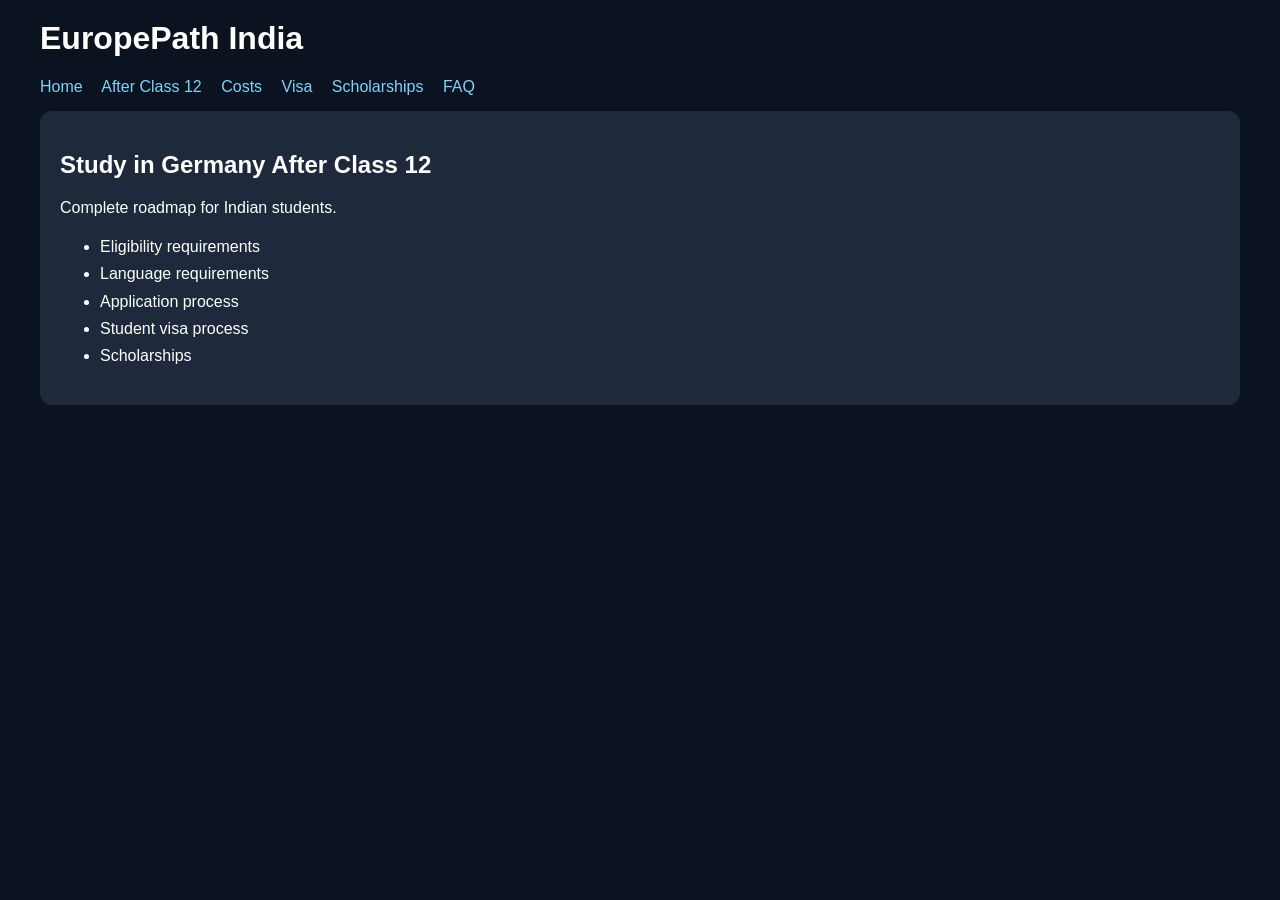
==== index.html @ 3f98076b "Add files via upload" ====
<html><head><title>EuropePath India</title><link rel="stylesheet" href="style.css"></head>
<body>
<h1>EuropePath India</h1>

<nav>
<a href="index.html">Home</a>
<a href="germany-after-class12.html">After Class 12</a>
<a href="cost-of-living.html">Costs</a>
<a href="visa-guide.html">Visa</a>
<a href="scholarships.html">Scholarships</a>
<a href="faq.html">FAQ</a>
</nav>

<div class="hero">
<h2>Study in Germany After Class 12</h2>
<p>Complete roadmap for Indian students.</p>
<ul>
<li>Eligibility requirements</li>
<li>Language requirements</li>
<li>Application process</li>
<li>Student visa process</li>
<li>Scholarships</li>
</ul>
</div>
</body></html>
---- style.css ----
body{font-family:Arial,sans-serif;background:#0b1220;color:white;max-width:1200px;margin:auto;padding:20px}
nav a{color:#7dd3fc;margin-right:15px;text-decoration:none}
.hero,.card{background:#1e293b;padding:20px;border-radius:12px;margin:15px 0}
h1,h2{color:white}
ul{line-height:1.7}
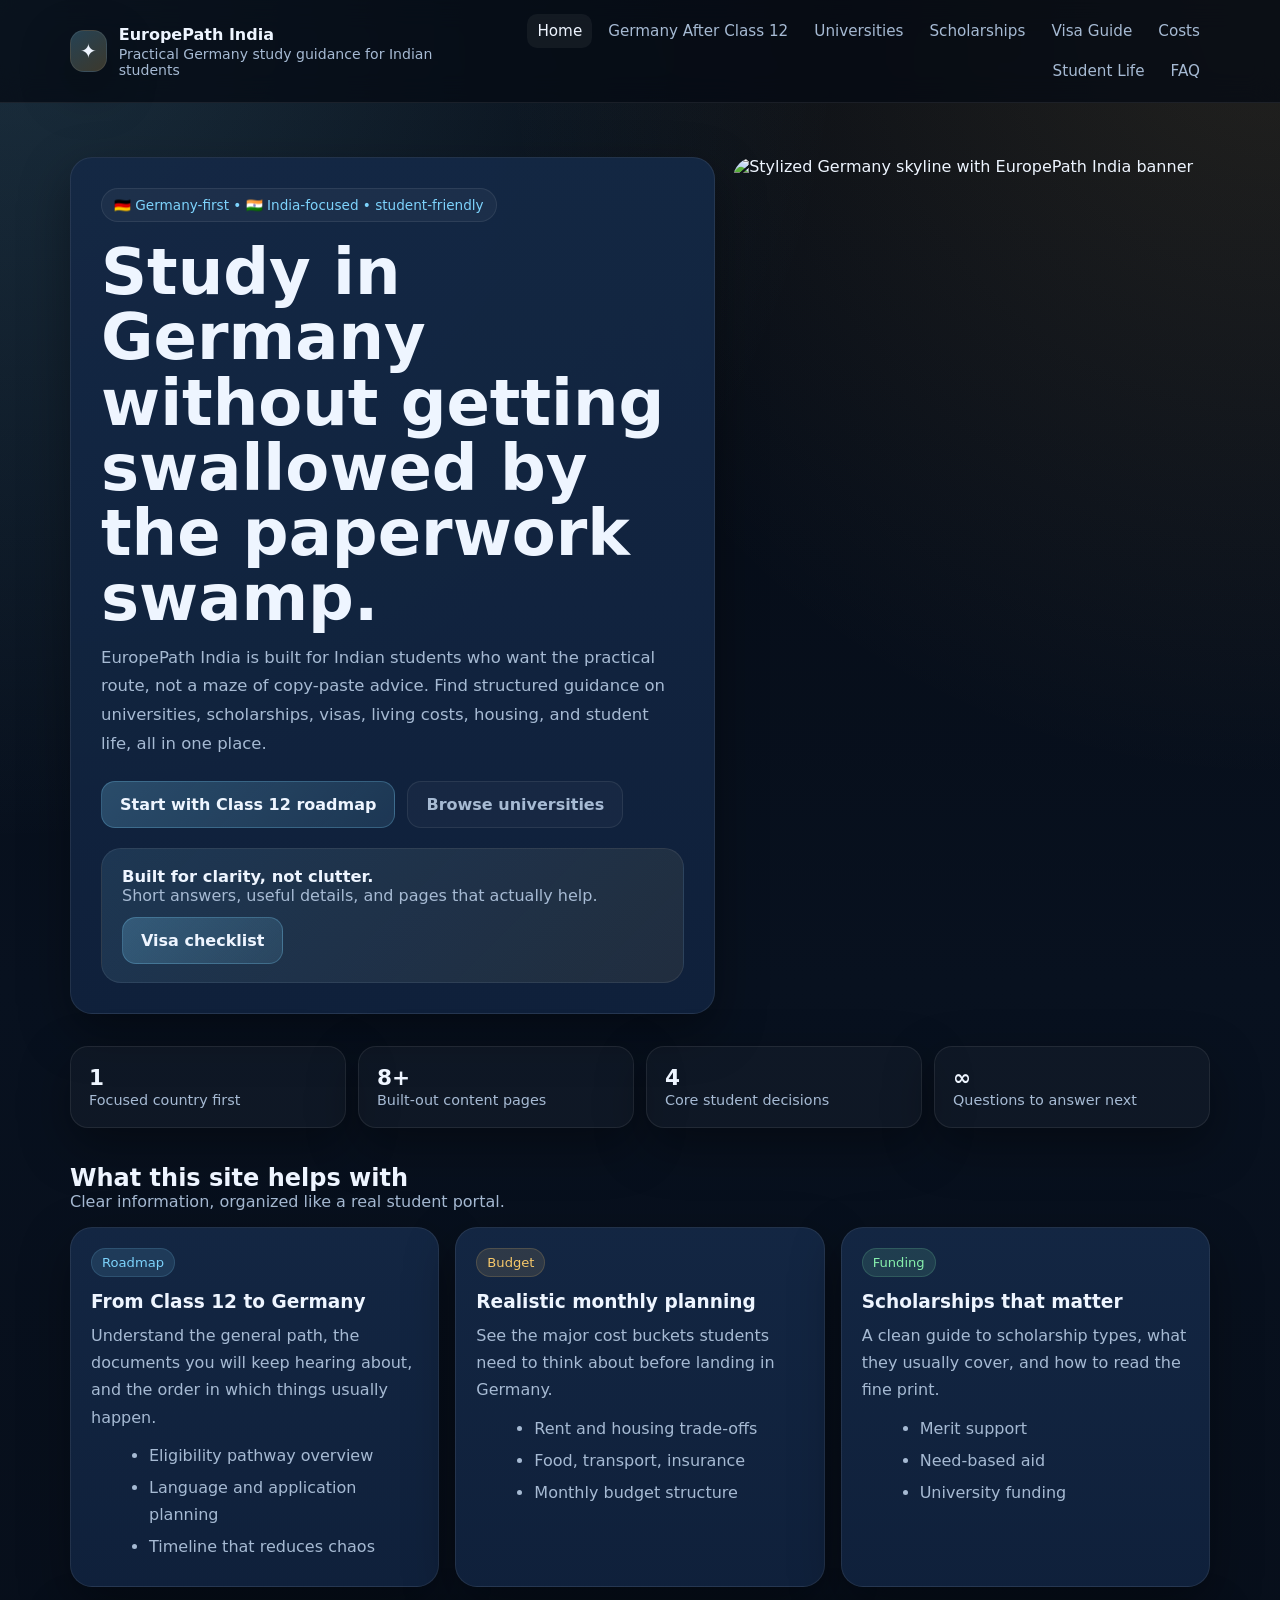
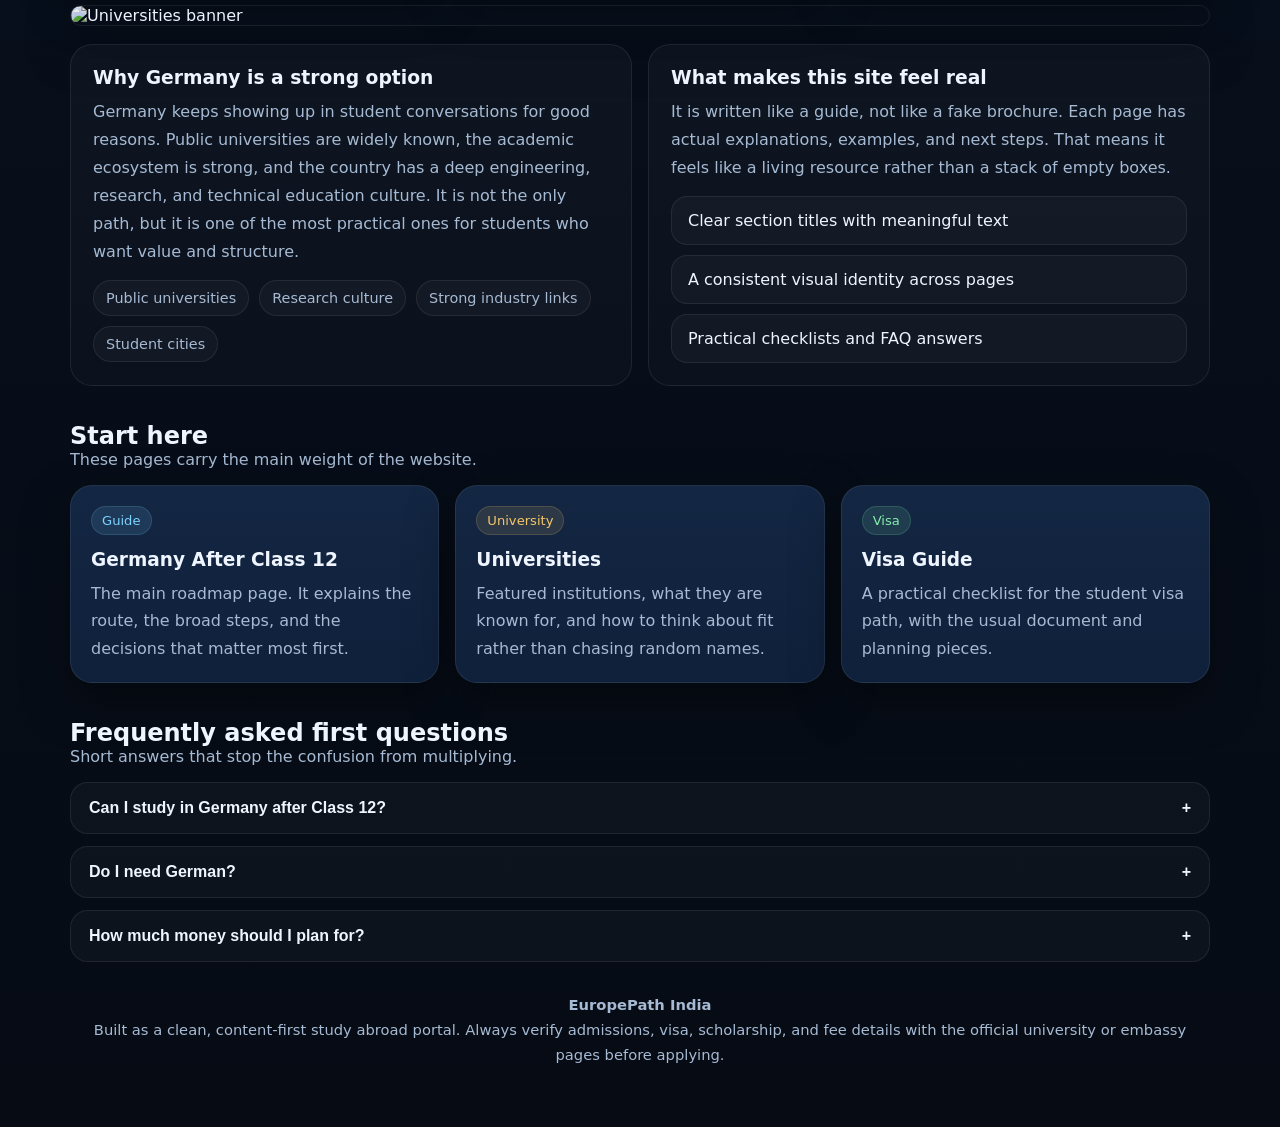
==== commit 4b6d7b56: "Add files via upload" ====
--- a/index.html
+++ b/index.html
@@ -1,25 +1,197 @@
-<html><head><title>EuropePath India</title><link rel="stylesheet" href="style.css"></head>
+<!doctype html>
+<html lang="en">
+<head>
+  <meta charset="utf-8" />
+  <meta name="viewport" content="width=device-width, initial-scale=1" />
+  <meta name="description" content="A content-rich study abroad portal for Indian students planning Germany." />
+  <title>EuropePath India | Study in Germany</title>
+  <link rel="stylesheet" href="style.css" />
+</head>
 <body>
-<h1>EuropePath India</h1>
+<div class="topbar">
+  <div class="wrap">
+    <div class="brand">
+      <div class="logo">✦</div>
+      <div>
+        <h1>EuropePath India</h1>
+        <p>Practical Germany study guidance for Indian students</p>
+      </div>
+    </div>
+    <nav><a class="active" href="index.html">Home</a>
+        <a class="" href="germany-after-class12.html">Germany After Class 12</a>
+        <a class="" href="universities.html">Universities</a>
+        <a class="" href="scholarships.html">Scholarships</a>
+        <a class="" href="visa-guide.html">Visa Guide</a>
+        <a class="" href="cost-of-living.html">Costs</a>
+        <a class="" href="student-life.html">Student Life</a>
+        <a class="" href="faq.html">FAQ</a></nav>
+  </div>
+</div>
+<main class="wrap">
 
-<nav>
-<a href="index.html">Home</a>
-<a href="germany-after-class12.html">After Class 12</a>
-<a href="cost-of-living.html">Costs</a>
-<a href="visa-guide.html">Visa</a>
-<a href="scholarships.html">Scholarships</a>
-<a href="faq.html">FAQ</a>
-</nav>
+<section class="hero">
+  <div class="hero-grid">
+    <div class="card hero-main">
+      <div class="kicker">🇩🇪 Germany-first • 🇮🇳 India-focused • student-friendly</div>
+      <h2>Study in Germany without getting swallowed by the paperwork swamp.</h2>
+      <p>
+        EuropePath India is built for Indian students who want the practical route, not a maze of copy-paste advice.
+        Find structured guidance on universities, scholarships, visas, living costs, housing, and student life, all in one place.
+      </p>
+      <div class="cta-row">
+        <a class="btn primary" href="germany-after-class12.html">Start with Class 12 roadmap</a>
+        <a class="btn secondary" href="universities.html">Browse universities</a>
+      </div>
+      <div class="hero-cta-band">
+        <div><strong>Built for clarity, not clutter.</strong><br><span>Short answers, useful details, and pages that actually help.</span></div>
+        <a class="btn primary" href="visa-guide.html">Visa checklist</a>
+      </div>
+    </div>
 
-<div class="hero">
-<h2>Study in Germany After Class 12</h2>
-<p>Complete roadmap for Indian students.</p>
-<ul>
-<li>Eligibility requirements</li>
-<li>Language requirements</li>
-<li>Application process</li>
-<li>Student visa process</li>
-<li>Scholarships</li>
-</ul>
+    <div class="hero-image">
+      <img src="assets/hero.jpg" alt="Stylized Germany skyline with EuropePath India banner">
+    </div>
+  </div>
+</section>
+
+<section class="section">
+  <div class="kpi">
+    <div class="stat card"><strong>1</strong><span>Focused country first</span></div>
+    <div class="stat card"><strong>8+</strong><span>Built-out content pages</span></div>
+    <div class="stat card"><strong>4</strong><span>Core student decisions</span></div>
+    <div class="stat card"><strong>∞</strong><span>Questions to answer next</span></div>
+  </div>
+</section>
+
+<section class="section">
+  <div class="section-head">
+    <div><h3>What this site helps with</h3><p>Clear information, organized like a real student portal.</p></div>
+  </div>
+  <div class="grid">
+    <article class="card tip" data-searchable="true" data-keywords="roadmap class 12 germany admissions">
+      <div class="tag">Roadmap</div>
+      <h4>From Class 12 to Germany</h4>
+      <p>
+        Understand the general path, the documents you will keep hearing about, and the order in which things usually happen.
+      </p>
+      <ul>
+        <li>Eligibility pathway overview</li>
+        <li>Language and application planning</li>
+        <li>Timeline that reduces chaos</li>
+      </ul>
+    </article>
+    <article class="card tip" data-searchable="true" data-keywords="cost living budget rent insurance food">
+      <div class="tag gold">Budget</div>
+      <h4>Realistic monthly planning</h4>
+      <p>
+        See the major cost buckets students need to think about before landing in Germany.
+      </p>
+      <ul>
+        <li>Rent and housing trade-offs</li>
+        <li>Food, transport, insurance</li>
+        <li>Monthly budget structure</li>
+      </ul>
+    </article>
+    <article class="card tip" data-searchable="true" data-keywords="scholarship daad funding grants">
+      <div class="tag green">Funding</div>
+      <h4>Scholarships that matter</h4>
+      <p>
+        A clean guide to scholarship types, what they usually cover, and how to read the fine print.
+      </p>
+      <ul>
+        <li>Merit support</li>
+        <li>Need-based aid</li>
+        <li>University funding</li>
+      </ul>
+    </article>
+  </div>
+</section>
+
+<section class="section-banner">
+  <img src="assets/universities.jpg" alt="Universities banner">
+</section>
+
+<section class="section">
+  <div class="grid-2">
+    <div class="story">
+      <h3>Why Germany is a strong option</h3>
+      <p>
+        Germany keeps showing up in student conversations for good reasons. Public universities are widely known,
+        the academic ecosystem is strong, and the country has a deep engineering, research, and technical education culture.
+        It is not the only path, but it is one of the most practical ones for students who want value and structure.
+      </p>
+      <div class="badge-row" style="margin-top:14px;">
+        <span class="badge">Public universities</span>
+        <span class="badge">Research culture</span>
+        <span class="badge">Strong industry links</span>
+        <span class="badge">Student cities</span>
+      </div>
+    </div>
+    <div class="story">
+      <h3>What makes this site feel real</h3>
+      <p>
+        It is written like a guide, not like a fake brochure. Each page has actual explanations, examples, and next steps.
+        That means it feels like a living resource rather than a stack of empty boxes.
+      </p>
+      <div class="rich-list" style="margin-top:14px;">
+        <div class="item">Clear section titles with meaningful text</div>
+        <div class="item">A consistent visual identity across pages</div>
+        <div class="item">Practical checklists and FAQ answers</div>
+      </div>
+    </div>
+  </div>
+</section>
+
+<section class="section">
+  <div class="section-head">
+    <div><h3>Start here</h3><p>These pages carry the main weight of the website.</p></div>
+  </div>
+  <div class="grid">
+    <a class="card content-card" href="germany-after-class12.html">
+      <div class="tag">Guide</div>
+      <h4>Germany After Class 12</h4>
+      <p>The main roadmap page. It explains the route, the broad steps, and the decisions that matter most first.</p>
+    </a>
+    <a class="card content-card" href="universities.html">
+      <div class="tag gold">University</div>
+      <h4>Universities</h4>
+      <p>Featured institutions, what they are known for, and how to think about fit rather than chasing random names.</p>
+    </a>
+    <a class="card content-card" href="visa-guide.html">
+      <div class="tag green">Visa</div>
+      <h4>Visa Guide</h4>
+      <p>A practical checklist for the student visa path, with the usual document and planning pieces.</p>
+    </a>
+  </div>
+</section>
+
+<section class="section">
+  <div class="section-head">
+    <div><h3>Frequently asked first questions</h3><p>Short answers that stop the confusion from multiplying.</p></div>
+  </div>
+  <div class="accordion">
+    <div class="acc-item">
+      <button class="acc-btn">Can I study in Germany after Class 12? <span>+</span></button>
+      <div class="acc-panel"><div>That depends on the course route and eligibility pathway. The broad idea is that you should understand the admission track first, then match your documents, language preparation, and timeline to it.</div></div>
+    </div>
+    <div class="acc-item">
+      <button class="acc-btn">Do I need German? <span>+</span></button>
+      <div class="acc-panel"><div>Not always. It depends on the program language. This site treats language as a planning step, not a guesswork section.</div></div>
+    </div>
+    <div class="acc-item">
+      <button class="acc-btn">How much money should I plan for? <span>+</span></button>
+      <div class="acc-panel"><div>Think in buckets: housing, food, insurance, transport, and setup costs. The exact amount varies by city, lifestyle, and university situation.</div></div>
+    </div>
+  </div>
+</section>
+
+
+<div class="footer small">
+  <strong>EuropePath India</strong><br>
+  Built as a clean, content-first study abroad portal. Always verify admissions, visa, scholarship, and fee details with the official university or embassy pages before applying.
 </div>
-</body></html>+
+</main>
+<script src="script.js"></script>
+</body>
+</html>
--- a/style.css
+++ b/style.css
@@ -1,6 +1,323 @@
-
-body{font-family:Arial,sans-serif;background:#0b1220;color:white;max-width:1200px;margin:auto;padding:20px}
-nav a{color:#7dd3fc;margin-right:15px;text-decoration:none}
-.hero,.card{background:#1e293b;padding:20px;border-radius:12px;margin:15px 0}
-h1,h2{color:white}
-ul{line-height:1.7}
+:root{
+  --bg:#08111f;
+  --bg2:#0d1a30;
+  --panel:#10223d;
+  --panel2:#142845;
+  --line:rgba(255,255,255,.08);
+  --text:#eef5ff;
+  --muted:#a6bad3;
+  --accent:#7dd3fc;
+  --accent2:#f5c76a;
+  --good:#86efac;
+  --shadow:0 18px 50px rgba(0,0,0,.36);
+  --radius:22px;
+}
+*{box-sizing:border-box}
+html{scroll-behavior:smooth}
+body{
+  margin:0;
+  font-family: Inter, system-ui, -apple-system, Segoe UI, Roboto, Arial, sans-serif;
+  color:var(--text);
+  background:
+    radial-gradient(circle at top left, rgba(125,211,252,.18), transparent 28%),
+    radial-gradient(circle at top right, rgba(245,199,106,.12), transparent 26%),
+    linear-gradient(180deg, #050a13, var(--bg) 36%, #060b14 100%);
+}
+a{color:inherit;text-decoration:none}
+img{max-width:100%;display:block}
+.wrap{max-width:1180px;margin:0 auto;padding:20px}
+.topbar{
+  position:sticky;top:0;z-index:50;
+  backdrop-filter:blur(14px);
+  background:rgba(5,10,19,.74);
+  border-bottom:1px solid var(--line);
+}
+.topbar .wrap{
+  display:flex;align-items:center;justify-content:space-between;gap:16px;
+  padding-top:14px;padding-bottom:14px;
+}
+.brand{display:flex;align-items:center;gap:12px;min-width:0}
+.logo{
+  width:42px;height:42px;border-radius:14px;
+  background:linear-gradient(145deg, rgba(125,211,252,.25), rgba(245,199,106,.22));
+  border:1px solid var(--line);
+  box-shadow:var(--shadow);
+  display:grid;place-items:center;font-size:20px;
+}
+.brand h1{font-size:1rem;margin:0}
+.brand p{margin:2px 0 0;color:var(--muted);font-size:.88rem}
+nav{display:flex;gap:6px;flex-wrap:wrap;justify-content:flex-end;font-size:.95rem;color:var(--muted)}
+nav a{padding:8px 10px;border-radius:10px}
+nav a:hover, nav a.active{color:var(--text);background:rgba(255,255,255,.05)}
+.hero{
+  padding:34px 0 14px;
+}
+.hero-grid{
+  display:grid;
+  grid-template-columns:1.15fr .85fr;
+  gap:18px;
+  align-items:stretch;
+}
+.card{
+  background:linear-gradient(180deg, rgba(20,40,69,.95), rgba(16,34,61,.95));
+  border:1px solid var(--line);
+  border-radius:var(--radius);
+  box-shadow:var(--shadow);
+}
+.hero-main{padding:30px;overflow:hidden}
+.kicker{
+  display:inline-flex;align-items:center;gap:8px;
+  padding:8px 12px;border:1px solid var(--line);
+  background:rgba(255,255,255,.04);
+  border-radius:999px;color:var(--accent);font-size:.85rem;
+}
+.hero h2{
+  margin:18px 0 12px;
+  font-size:clamp(2.2rem, 5vw, 4.4rem);
+  line-height:1.02;
+}
+.hero p{
+  margin:0;
+  max-width:62ch;
+  color:var(--muted);
+  font-size:1.03rem;
+  line-height:1.75;
+}
+.cta-row{display:flex;gap:12px;flex-wrap:wrap;margin-top:22px}
+.btn{
+  display:inline-flex;align-items:center;justify-content:center;
+  padding:13px 18px;border-radius:14px;border:1px solid var(--line);
+  font-weight:700;transition:.2s transform,.2s background,.2s border-color;
+}
+.btn:hover{transform:translateY(-1px)}
+.primary{
+  background:linear-gradient(135deg, rgba(125,211,252,.24), rgba(125,211,252,.12));
+  border-color:rgba(125,211,252,.25);
+}
+.secondary{background:rgba(255,255,255,.03);color:var(--muted)}
+.side-stack{display:grid;gap:14px}
+.panel{
+  padding:18px;
+  background:rgba(255,255,255,.03);
+  border:1px solid var(--line);
+  border-radius:18px;
+}
+.stat-grid{display:grid;grid-template-columns:repeat(2,1fr);gap:12px}
+.stat{
+  background:rgba(255,255,255,.03);
+  border:1px solid var(--line);
+  border-radius:18px;
+  padding:18px;
+}
+.stat strong{display:block;font-size:1.55rem}
+.stat span{color:var(--muted);font-size:.9rem}
+.mini{
+  background:rgba(255,255,255,.03);
+  border:1px solid var(--line);
+  border-radius:18px;
+  padding:18px;
+  color:var(--muted);
+  line-height:1.7;
+}
+.section{padding:18px 0 0;display:grid;gap:16px}
+.section-head{
+  display:flex;align-items:end;justify-content:space-between;gap:16px;flex-wrap:wrap;
+  margin-top:18px;
+}
+.section-head h3{margin:0;font-size:1.5rem}
+.section-head p{margin:0;color:var(--muted)}
+.searchbar{
+  width:min(100%, 420px);
+  display:flex;gap:10px;align-items:center;
+  padding:14px 16px;background:rgba(255,255,255,.04);
+  border:1px solid var(--line);border-radius:16px;
+}
+.searchbar input{
+  width:100%;
+  background:transparent;border:0;outline:none;color:var(--text);font-size:1rem
+}
+.searchbar input::placeholder{color:#8ea5c3}
+.grid{display:grid;grid-template-columns:repeat(3,1fr);gap:16px}
+.grid-2{display:grid;grid-template-columns:repeat(2,1fr);gap:16px}
+.tip,.content-card{padding:20px}
+.tip h4,.content-card h4{margin:0 0 10px;font-size:1.16rem}
+.tip p,.content-card p{margin:0;color:var(--muted);line-height:1.7}
+.tip ul,.content-card ul{margin:12px 0 0 18px;color:var(--muted);line-height:1.65}
+.tip li,.content-card li{margin:6px 0}
+.tag{
+  display:inline-flex;padding:6px 10px;border-radius:999px;
+  background:rgba(125,211,252,.12);color:var(--accent);
+  border:1px solid rgba(125,211,252,.15);font-size:.82rem;margin-bottom:14px
+}
+.tag.gold{background:rgba(245,199,106,.12);color:var(--accent2);border-color:rgba(245,199,106,.16)}
+.tag.green{background:rgba(134,239,172,.12);color:var(--good);border-color:rgba(134,239,172,.16)}
+.hero-image{
+  height:100%;
+  min-height:360px;
+  border-radius:22px;
+  overflow:hidden;
+}
+.hero-image img{width:100%;height:100%;object-fit:cover}
+.story{
+  padding:22px;
+  border-radius:22px;
+  background:linear-gradient(180deg, rgba(255,255,255,.03), rgba(255,255,255,.02));
+  border:1px solid var(--line);
+}
+.story h3{margin:0 0 10px}
+.story p{margin:0;color:var(--muted);line-height:1.75}
+.step-list{
+  display:grid;
+  gap:12px;
+}
+.step{
+  display:grid;
+  grid-template-columns:56px 1fr;
+  gap:14px;
+  align-items:start;
+  padding:16px;
+  background:rgba(255,255,255,.03);
+  border:1px solid var(--line);
+  border-radius:18px;
+}
+.step .n{
+  width:56px;height:56px;border-radius:18px;
+  display:grid;place-items:center;
+  background:linear-gradient(145deg, rgba(125,211,252,.2), rgba(245,199,106,.16));
+  color:var(--text);
+  font-weight:800;
+}
+.step h4{margin:2px 0 6px}
+.step p{margin:0;color:var(--muted);line-height:1.65}
+.quote{
+  padding:18px 20px;
+  border-radius:18px;
+  border:1px solid rgba(125,211,252,.15);
+  background:rgba(125,211,252,.06);
+  color:var(--text);
+}
+.checklist{
+  display:grid;
+  gap:12px;
+}
+.check{
+  display:flex; gap:12px; align-items:flex-start;
+  padding:14px 16px;border:1px solid var(--line);
+  background:rgba(255,255,255,.03);border-radius:16px;
+}
+.check .dot{
+  width:10px;height:10px;border-radius:50%;margin-top:8px;background:var(--accent);
+  box-shadow:0 0 0 6px rgba(125,211,252,.08);
+  flex:0 0 auto;
+}
+.table{
+  width:100%;
+  border-collapse:collapse;
+  overflow:hidden;
+  border-radius:18px;
+}
+.table th,.table td{
+  border-bottom:1px solid var(--line);
+  padding:14px 12px;
+  text-align:left;
+  vertical-align:top;
+}
+.table th{color:#d8e6fb;font-size:.92rem;background:rgba(255,255,255,.03)}
+.table td{color:var(--muted);line-height:1.65}
+.badge-row{display:flex;flex-wrap:wrap;gap:10px}
+.badge{
+  padding:9px 12px;border-radius:999px;
+  border:1px solid var(--line);
+  background:rgba(255,255,255,.03);
+  color:var(--muted);
+  font-size:.9rem;
+}
+.accordion{display:grid;gap:12px}
+.acc-item{
+  border:1px solid var(--line);
+  background:rgba(255,255,255,.03);
+  border-radius:18px;
+  overflow:hidden;
+}
+.acc-btn{
+  width:100%;
+  padding:16px 18px;
+  background:none;border:0;color:var(--text);
+  font-size:1rem;text-align:left;font-weight:700;
+  display:flex;justify-content:space-between;gap:16px;
+}
+.acc-panel{
+  max-height:0;
+  overflow:hidden;
+  transition:max-height .25s ease;
+}
+.acc-panel > div{padding:0 18px 16px;color:var(--muted);line-height:1.75}
+.acc-item.open .acc-panel{max-height:220px}
+.footer{
+  padding:30px 0 40px;
+  color:var(--muted);
+  text-align:center;
+  line-height:1.7;
+}
+.small{font-size:.92rem}
+.kpi{
+  display:grid;
+  grid-template-columns:repeat(4,1fr);
+  gap:12px;
+}
+.kpi .stat strong{font-size:1.35rem}
+.page-title{
+  padding:20px 0 8px;
+}
+.page-title h2{
+  margin:0 0 10px;
+  font-size:2.15rem;
+}
+.page-title p{margin:0;color:var(--muted);line-height:1.75;max-width:78ch}
+.banner{
+  border-radius:24px;
+  overflow:hidden;
+  border:1px solid var(--line);
+  box-shadow:var(--shadow);
+}
+.banner img{width:100%;height:auto}
+.section-banner{
+  margin-top:18px;
+  border-radius:24px;
+  overflow:hidden;
+  border:1px solid var(--line);
+  box-shadow:var(--shadow);
+}
+.rich-list{
+  display:grid;
+  gap:10px;
+}
+.rich-list .item{
+  padding:14px 16px;
+  border:1px solid var(--line);
+  background:rgba(255,255,255,.03);
+  border-radius:16px;
+}
+.hero-cta-band{
+  display:flex;flex-wrap:wrap;gap:12px;align-items:center;justify-content:space-between;
+  margin-top:20px;
+  padding:18px 20px;
+  border-radius:20px;
+  background:linear-gradient(135deg, rgba(125,211,252,.12), rgba(245,199,106,.08));
+  border:1px solid rgba(255,255,255,.07);
+}
+.hero-cta-band strong{font-size:1.02rem}
+.hero-cta-band span{color:var(--muted)}
+@media (max-width: 980px){
+  .hero-grid,.grid,.grid-2,.kpi{grid-template-columns:1fr}
+  nav{display:none}
+  .topbar .wrap{justify-content:space-between}
+}
+@media (max-width: 640px){
+  .wrap{padding:16px}
+  .hero-main,.tip,.content-card,.story,.panel{padding:18px}
+  .stat-grid{grid-template-columns:1fr}
+  .section-head{align-items:flex-start}
+  .searchbar{width:100%}
+  .step{grid-template-columns:1fr}
+}
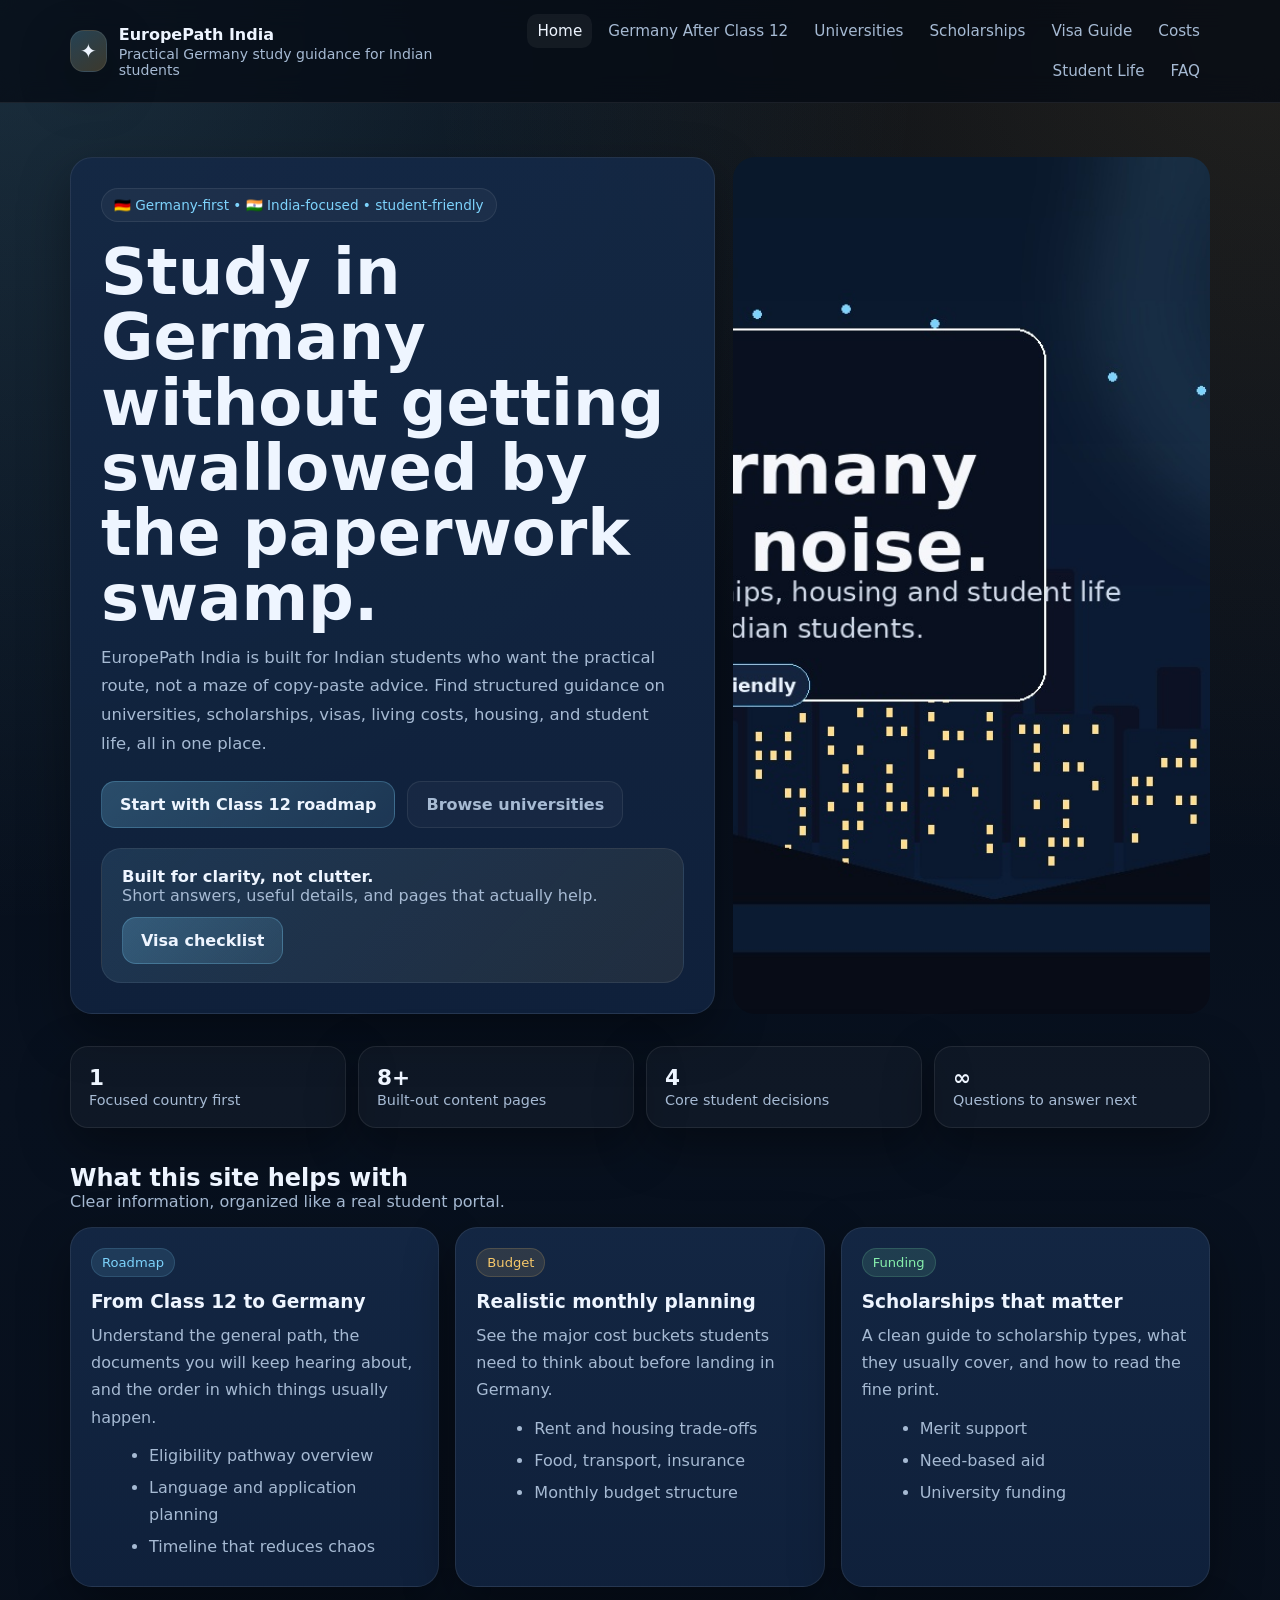
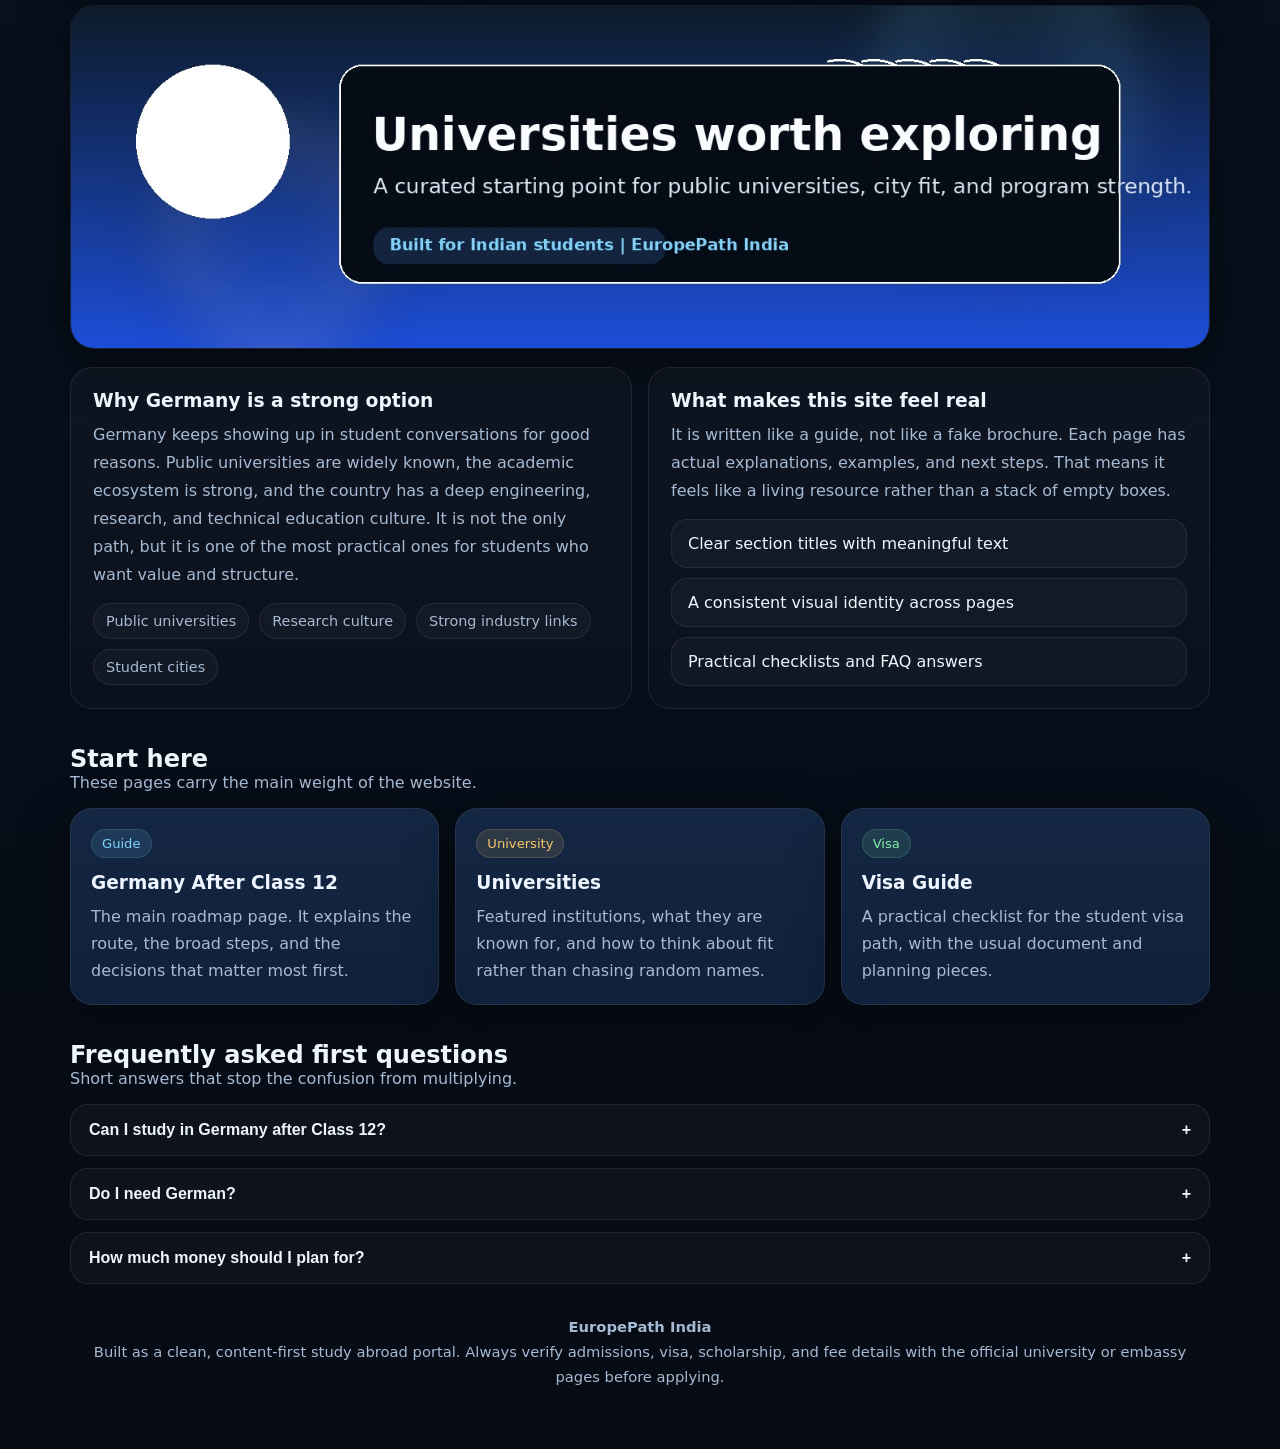
==== commit f0a3b4da: "Update index.html" ====
--- a/index.html
+++ b/index.html
@@ -49,7 +49,7 @@
     </div>
 
     <div class="hero-image">
-      <img src="assets/hero.jpg" alt="Stylized Germany skyline with EuropePath India banner">
+      <img src="hero.jpg" alt="Stylized Germany skyline with EuropePath India banner">
     </div>
   </div>
 </section>
@@ -108,7 +108,7 @@
 </section>
 
 <section class="section-banner">
-  <img src="assets/universities.jpg" alt="Universities banner">
+  <img src="universities.jpg" alt="Universities banner">
 </section>
 
 <section class="section">
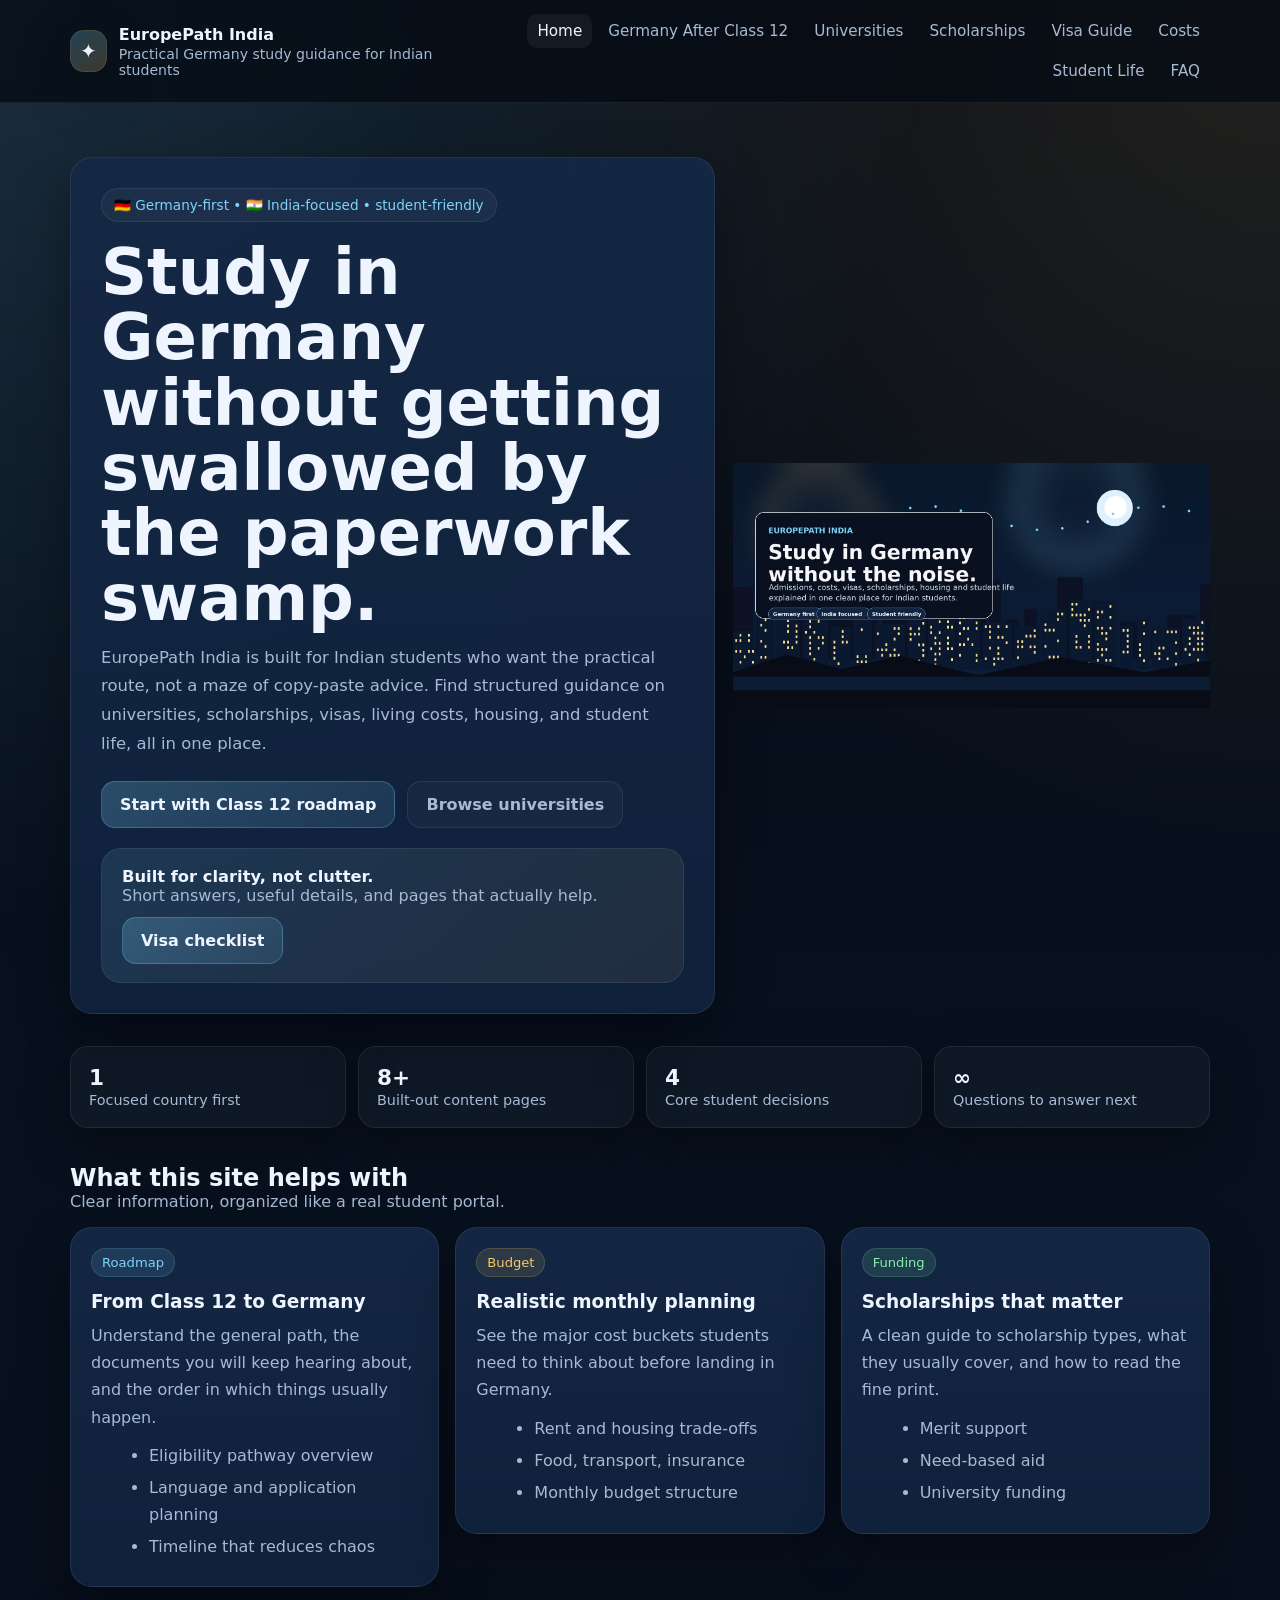
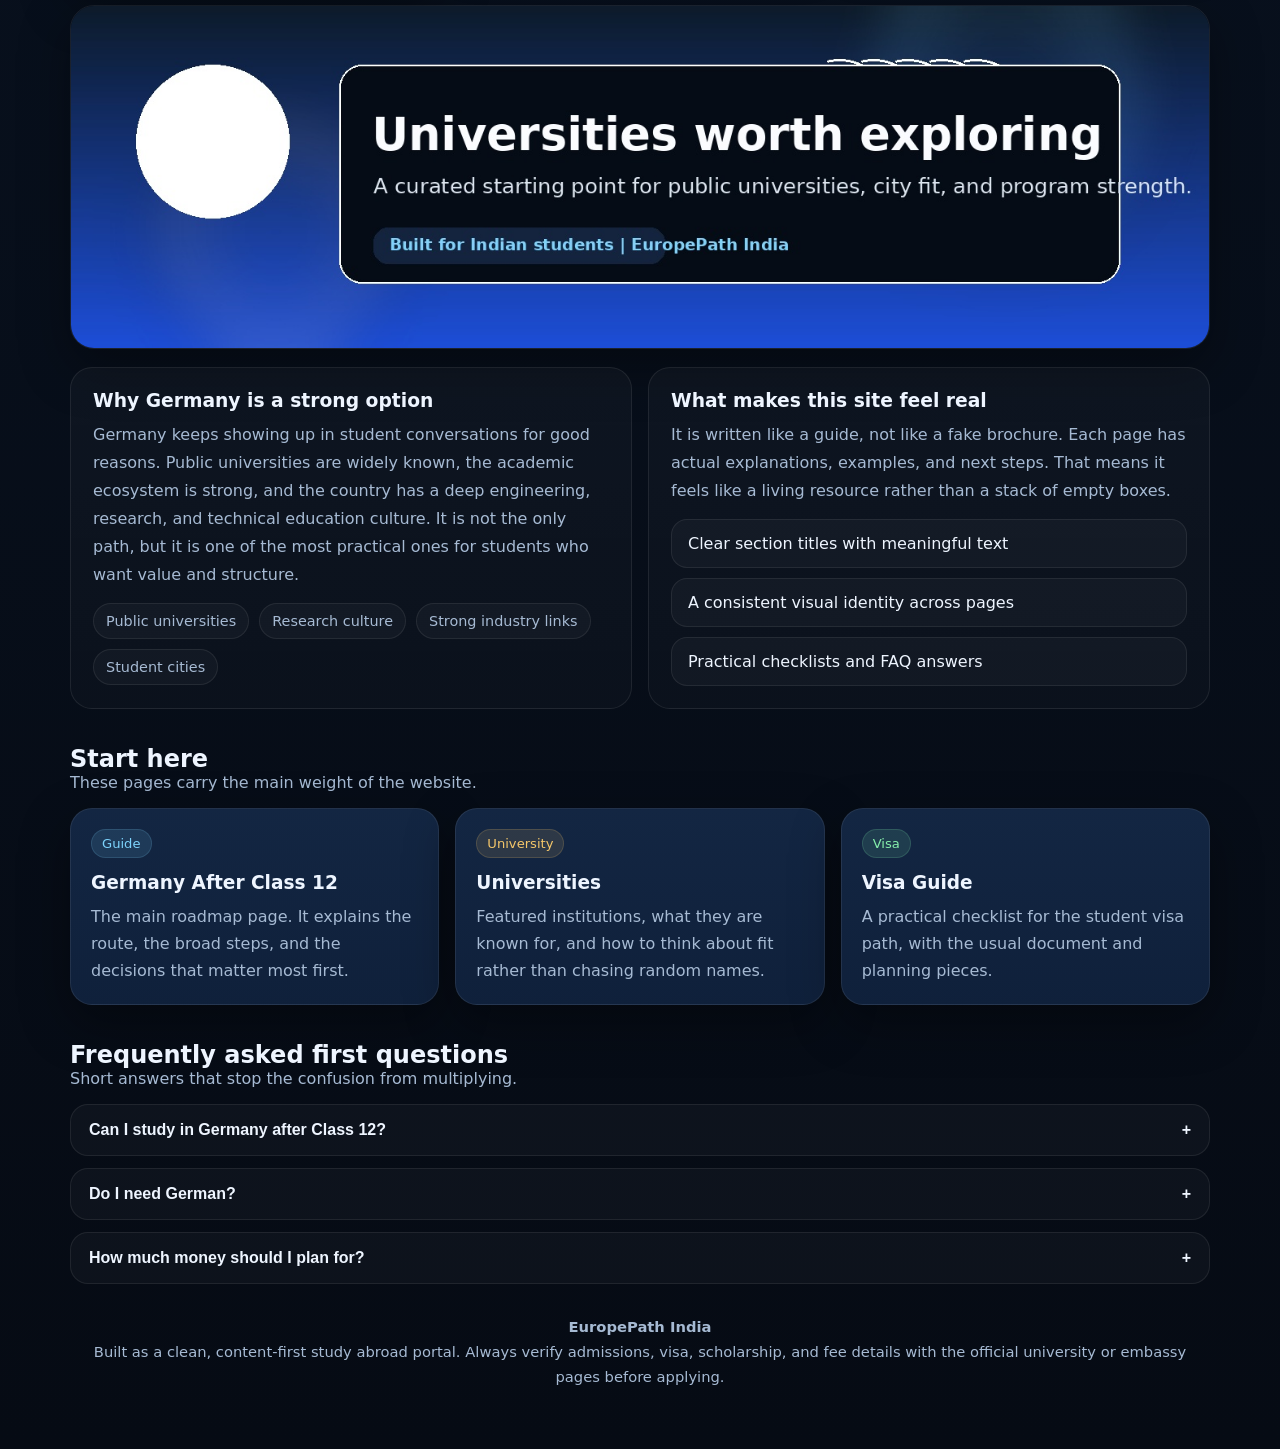
==== commit 7017d3cf: "Update index.html" ====
--- a/index.html
+++ b/index.html
@@ -80,30 +80,35 @@
         <li>Timeline that reduces chaos</li>
       </ul>
     </article>
-    <article class="card tip" data-searchable="true" data-keywords="cost living budget rent insurance food">
-      <div class="tag gold">Budget</div>
-      <h4>Realistic monthly planning</h4>
-      <p>
-        See the major cost buckets students need to think about before landing in Germany.
-      </p>
-      <ul>
-        <li>Rent and housing trade-offs</li>
-        <li>Food, transport, insurance</li>
-        <li>Monthly budget structure</li>
-      </ul>
-    </article>
-    <article class="card tip" data-searchable="true" data-keywords="scholarship daad funding grants">
-      <div class="tag green">Funding</div>
-      <h4>Scholarships that matter</h4>
-      <p>
-        A clean guide to scholarship types, what they usually cover, and how to read the fine print.
-      </p>
-      <ul>
-        <li>Merit support</li>
-        <li>Need-based aid</li>
-        <li>University funding</li>
-      </ul>
-    </article>
+            <a href="cost-of-living.html" style="text-decoration: none; color: inherit;">
+            <article class="card tip" data-searchable="true" data-keywords="cost living budget rent insurance food">
+                <div class="tag gold">Budget</div>
+                <h4>Realistic monthly planning</h4>
+                <p>
+                    See the major cost buckets students need to think about before landing in Germany.
+                </p>
+                <ul>
+                    <li>Rent and housing trade-offs</li>
+                    <li>Food, transport, insurance</li>
+                    <li>Monthly budget structure</li>
+                </ul>
+            </article>
+        </a>
+
+        <a href="scholarships.html" style="text-decoration: none; color: inherit;">
+            <article class="card tip" data-searchable="true" data-keywords="scholarship daad funding grants">
+                <div class="tag green">Funding</div>
+                <h4>Scholarships that matter</h4>
+                <p>
+                    A clean guide to scholarship types, what they usually cover, and how to read the fine print.
+                </p>
+                <ul>
+                    <li>Merit support</li>
+                    <li>Need-based aid</li>
+                    <li>University funding</li>
+                </ul>
+            </article>
+        </a> 
   </div>
 </section>
 
--- a/style.css
+++ b/style.css
@@ -157,7 +157,7 @@
   border-radius:22px;
   overflow:hidden;
 }
-.hero-image img{width:100%;height:100%;object-fit:cover}
+.hero-image img{width:100%;height:100%;object-fit:contain}
 .story{
   padding:22px;
   border-radius:22px;
@@ -320,4 +320,4 @@
   .section-head{align-items:flex-start}
   .searchbar{width:100%}
   .step{grid-template-columns:1fr}
-}+}
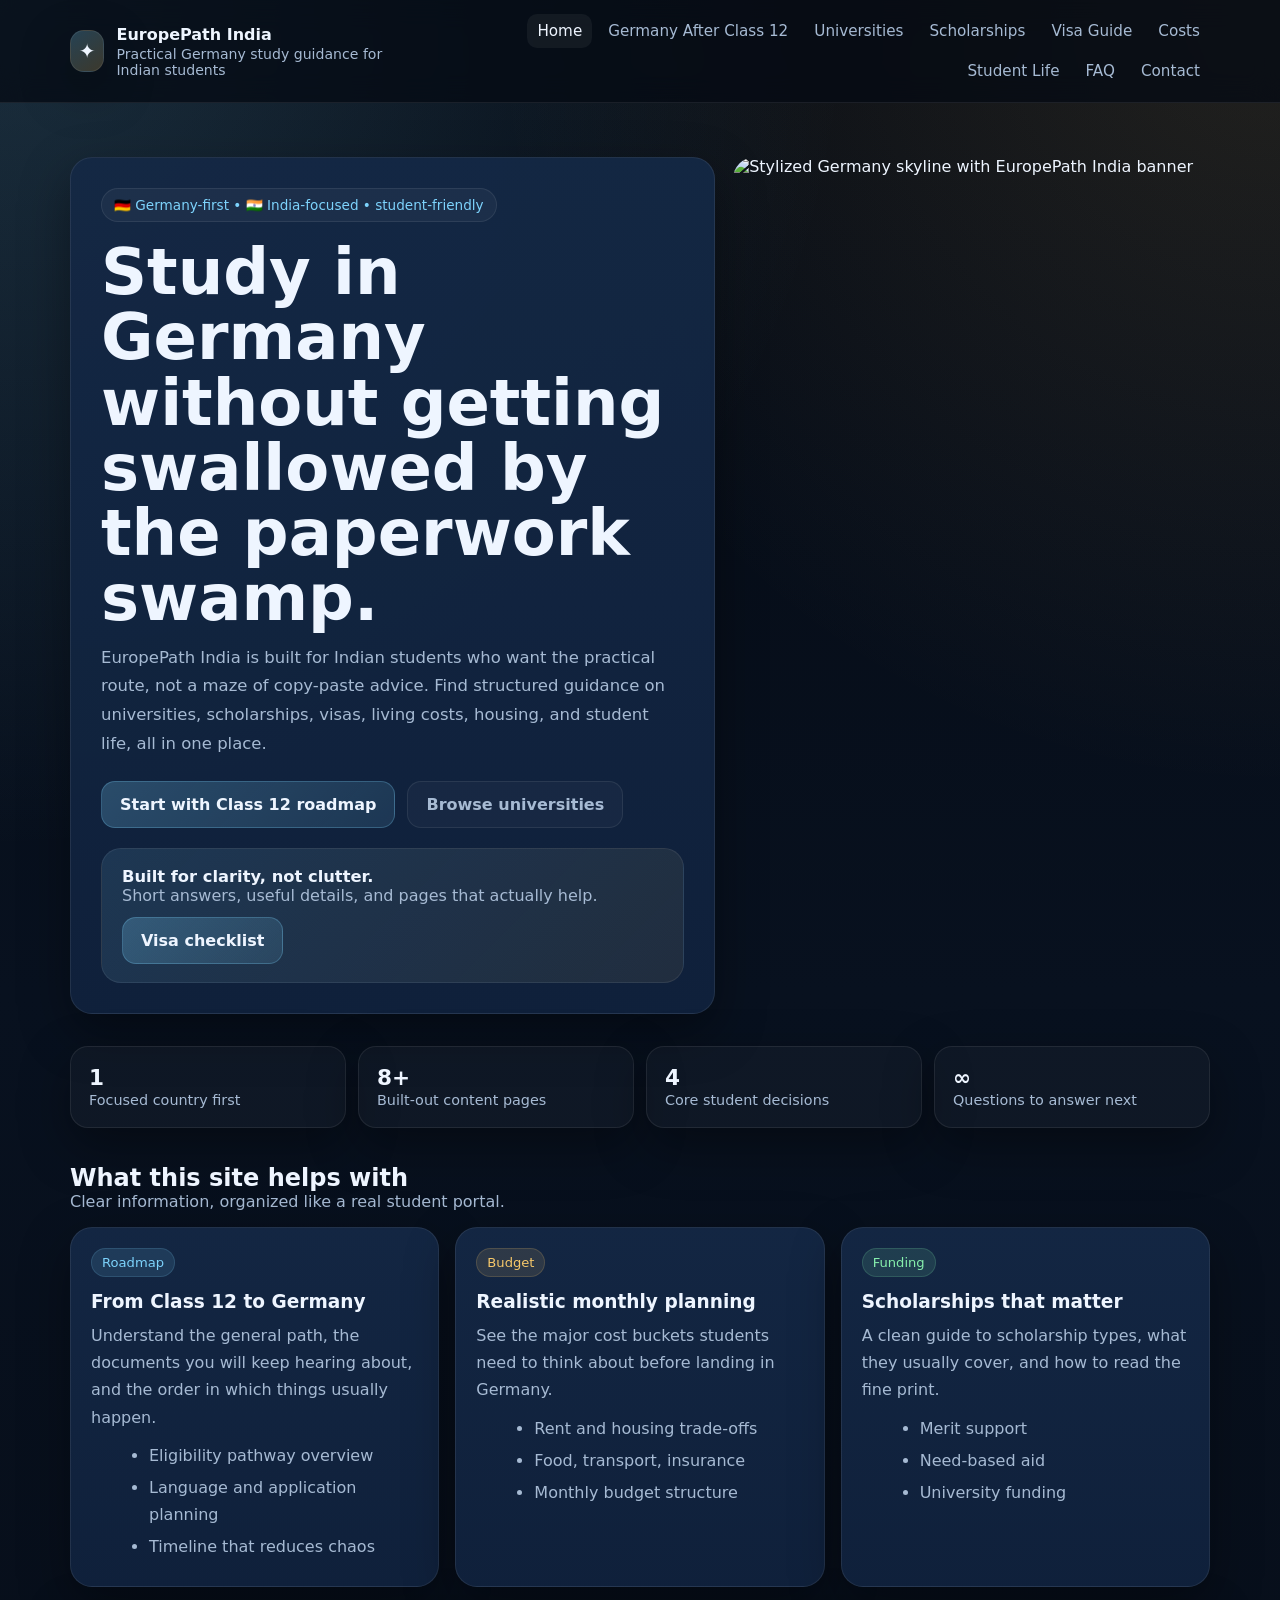
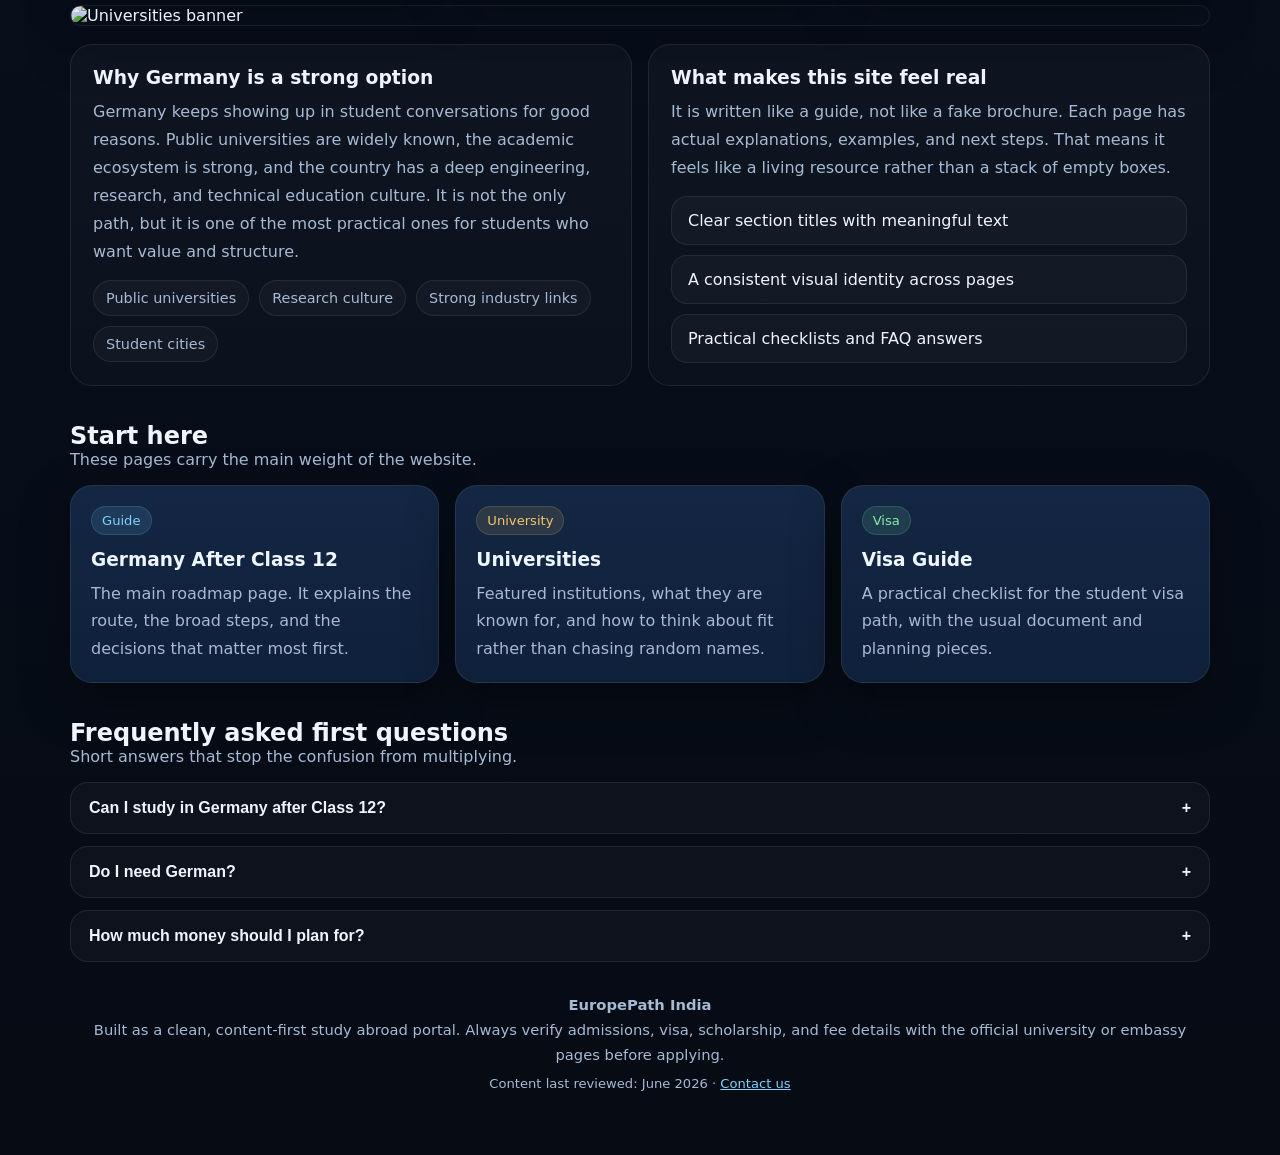
==== commit cdacde0f: "Add files via upload" ====
--- a/index.html
+++ b/index.html
@@ -4,6 +4,17 @@
   <meta charset="utf-8" />
   <meta name="viewport" content="width=device-width, initial-scale=1" />
   <meta name="description" content="A content-rich study abroad portal for Indian students planning Germany." />
+  <link rel="canonical" href="https://europepath.github.io/Europepath-India/" />
+  <meta property="og:type" content="website" />
+  <meta property="og:title" content="EuropePath India | Study in Germany" />
+  <meta property="og:description" content="A content-rich study abroad portal for Indian students planning Germany." />
+  <meta property="og:url" content="https://europepath.github.io/Europepath-India/" />
+  <meta property="og:image" content="https://europepath.github.io/Europepath-India/assets/hero.jpg" />
+  <meta property="og:site_name" content="EuropePath India" />
+  <meta name="twitter:card" content="summary_large_image" />
+  <meta name="twitter:title" content="EuropePath India | Study in Germany" />
+  <meta name="twitter:description" content="A content-rich study abroad portal for Indian students planning Germany." />
+  <meta name="twitter:image" content="https://europepath.github.io/Europepath-India/assets/hero.jpg" />
   <title>EuropePath India | Study in Germany</title>
   <link rel="stylesheet" href="style.css" />
 </head>
@@ -13,7 +24,7 @@
     <div class="brand">
       <div class="logo">✦</div>
       <div>
-        <h1>EuropePath India</h1>
+        <div class="brand-name">EuropePath India</div>
         <p>Practical Germany study guidance for Indian students</p>
       </div>
     </div>
@@ -24,7 +35,8 @@
         <a class="" href="visa-guide.html">Visa Guide</a>
         <a class="" href="cost-of-living.html">Costs</a>
         <a class="" href="student-life.html">Student Life</a>
-        <a class="" href="faq.html">FAQ</a></nav>
+        <a class="" href="faq.html">FAQ</a>
+        <a class="" href="contact.html">Contact</a></nav>
   </div>
 </div>
 <main class="wrap">
@@ -33,7 +45,7 @@
   <div class="hero-grid">
     <div class="card hero-main">
       <div class="kicker">🇩🇪 Germany-first • 🇮🇳 India-focused • student-friendly</div>
-      <h2>Study in Germany without getting swallowed by the paperwork swamp.</h2>
+      <h1>Study in Germany without getting swallowed by the paperwork swamp.</h1>
       <p>
         EuropePath India is built for Indian students who want the practical route, not a maze of copy-paste advice.
         Find structured guidance on universities, scholarships, visas, living costs, housing, and student life, all in one place.
@@ -49,7 +61,7 @@
     </div>
 
     <div class="hero-image">
-      <img src="hero.jpg" alt="Stylized Germany skyline with EuropePath India banner">
+      <img src="assets/hero.jpg" alt="Stylized Germany skyline with EuropePath India banner">
     </div>
   </div>
 </section>
@@ -80,40 +92,35 @@
         <li>Timeline that reduces chaos</li>
       </ul>
     </article>
-            <a href="cost-of-living.html" style="text-decoration: none; color: inherit;">
-            <article class="card tip" data-searchable="true" data-keywords="cost living budget rent insurance food">
-                <div class="tag gold">Budget</div>
-                <h4>Realistic monthly planning</h4>
-                <p>
-                    See the major cost buckets students need to think about before landing in Germany.
-                </p>
-                <ul>
-                    <li>Rent and housing trade-offs</li>
-                    <li>Food, transport, insurance</li>
-                    <li>Monthly budget structure</li>
-                </ul>
-            </article>
-        </a>
-
-        <a href="scholarships.html" style="text-decoration: none; color: inherit;">
-            <article class="card tip" data-searchable="true" data-keywords="scholarship daad funding grants">
-                <div class="tag green">Funding</div>
-                <h4>Scholarships that matter</h4>
-                <p>
-                    A clean guide to scholarship types, what they usually cover, and how to read the fine print.
-                </p>
-                <ul>
-                    <li>Merit support</li>
-                    <li>Need-based aid</li>
-                    <li>University funding</li>
-                </ul>
-            </article>
-        </a> 
+    <article class="card tip" data-searchable="true" data-keywords="cost living budget rent insurance food">
+      <div class="tag gold">Budget</div>
+      <h4>Realistic monthly planning</h4>
+      <p>
+        See the major cost buckets students need to think about before landing in Germany.
+      </p>
+      <ul>
+        <li>Rent and housing trade-offs</li>
+        <li>Food, transport, insurance</li>
+        <li>Monthly budget structure</li>
+      </ul>
+    </article>
+    <article class="card tip" data-searchable="true" data-keywords="scholarship daad funding grants">
+      <div class="tag green">Funding</div>
+      <h4>Scholarships that matter</h4>
+      <p>
+        A clean guide to scholarship types, what they usually cover, and how to read the fine print.
+      </p>
+      <ul>
+        <li>Merit support</li>
+        <li>Need-based aid</li>
+        <li>University funding</li>
+      </ul>
+    </article>
   </div>
 </section>
 
 <section class="section-banner">
-  <img src="universities.jpg" alt="Universities banner">
+  <img src="assets/universities.jpg" alt="Universities banner">
 </section>
 
 <section class="section">
@@ -194,6 +201,7 @@
 <div class="footer small">
   <strong>EuropePath India</strong><br>
   Built as a clean, content-first study abroad portal. Always verify admissions, visa, scholarship, and fee details with the official university or embassy pages before applying.
+  <div class="updated-note">Content last reviewed: June 2026 &middot; <a href="contact.html">Contact us</a></div>
 </div>
 
 </main>
--- a/style.css
+++ b/style.css
@@ -44,7 +44,7 @@
   box-shadow:var(--shadow);
   display:grid;place-items:center;font-size:20px;
 }
-.brand h1{font-size:1rem;margin:0}
+.brand .brand-name{font-size:1rem;margin:0;font-weight:600}
 .brand p{margin:2px 0 0;color:var(--muted);font-size:.88rem}
 nav{display:flex;gap:6px;flex-wrap:wrap;justify-content:flex-end;font-size:.95rem;color:var(--muted)}
 nav a{padding:8px 10px;border-radius:10px}
@@ -71,7 +71,7 @@
   background:rgba(255,255,255,.04);
   border-radius:999px;color:var(--accent);font-size:.85rem;
 }
-.hero h2{
+.hero h1{
   margin:18px 0 12px;
   font-size:clamp(2.2rem, 5vw, 4.4rem);
   line-height:1.02;
@@ -157,7 +157,7 @@
   border-radius:22px;
   overflow:hidden;
 }
-.hero-image img{width:100%;height:100%;object-fit:contain}
+.hero-image img{width:100%;height:100%;object-fit:cover}
 .story{
   padding:22px;
   border-radius:22px;
@@ -232,6 +232,14 @@
   color:var(--muted);
   font-size:.9rem;
 }
+.badge-row a.badge{text-decoration:none;cursor:pointer;transition:.15s ease}
+.badge-row a.badge:hover{color:var(--text);border-color:rgba(255,255,255,.3);background:rgba(255,255,255,.06)}
+.related-block{margin-top:34px}
+.related-block h3{margin:0 0 12px;font-size:1.05rem;color:var(--muted)}
+.updated-note{color:var(--muted);font-size:.82rem;margin-top:6px}
+.updated-note a{color:var(--accent);text-decoration:underline}
+.inline-link{color:var(--accent);text-decoration:underline;text-decoration-color:rgba(125,211,252,.4)}
+.inline-link:hover{text-decoration-color:var(--accent)}
 .accordion{display:grid;gap:12px}
 .acc-item{
   border:1px solid var(--line);
@@ -269,7 +277,7 @@
 .page-title{
   padding:20px 0 8px;
 }
-.page-title h2{
+.page-title h1{
   margin:0 0 10px;
   font-size:2.15rem;
 }
@@ -320,4 +328,4 @@
   .section-head{align-items:flex-start}
   .searchbar{width:100%}
   .step{grid-template-columns:1fr}
-}
+}
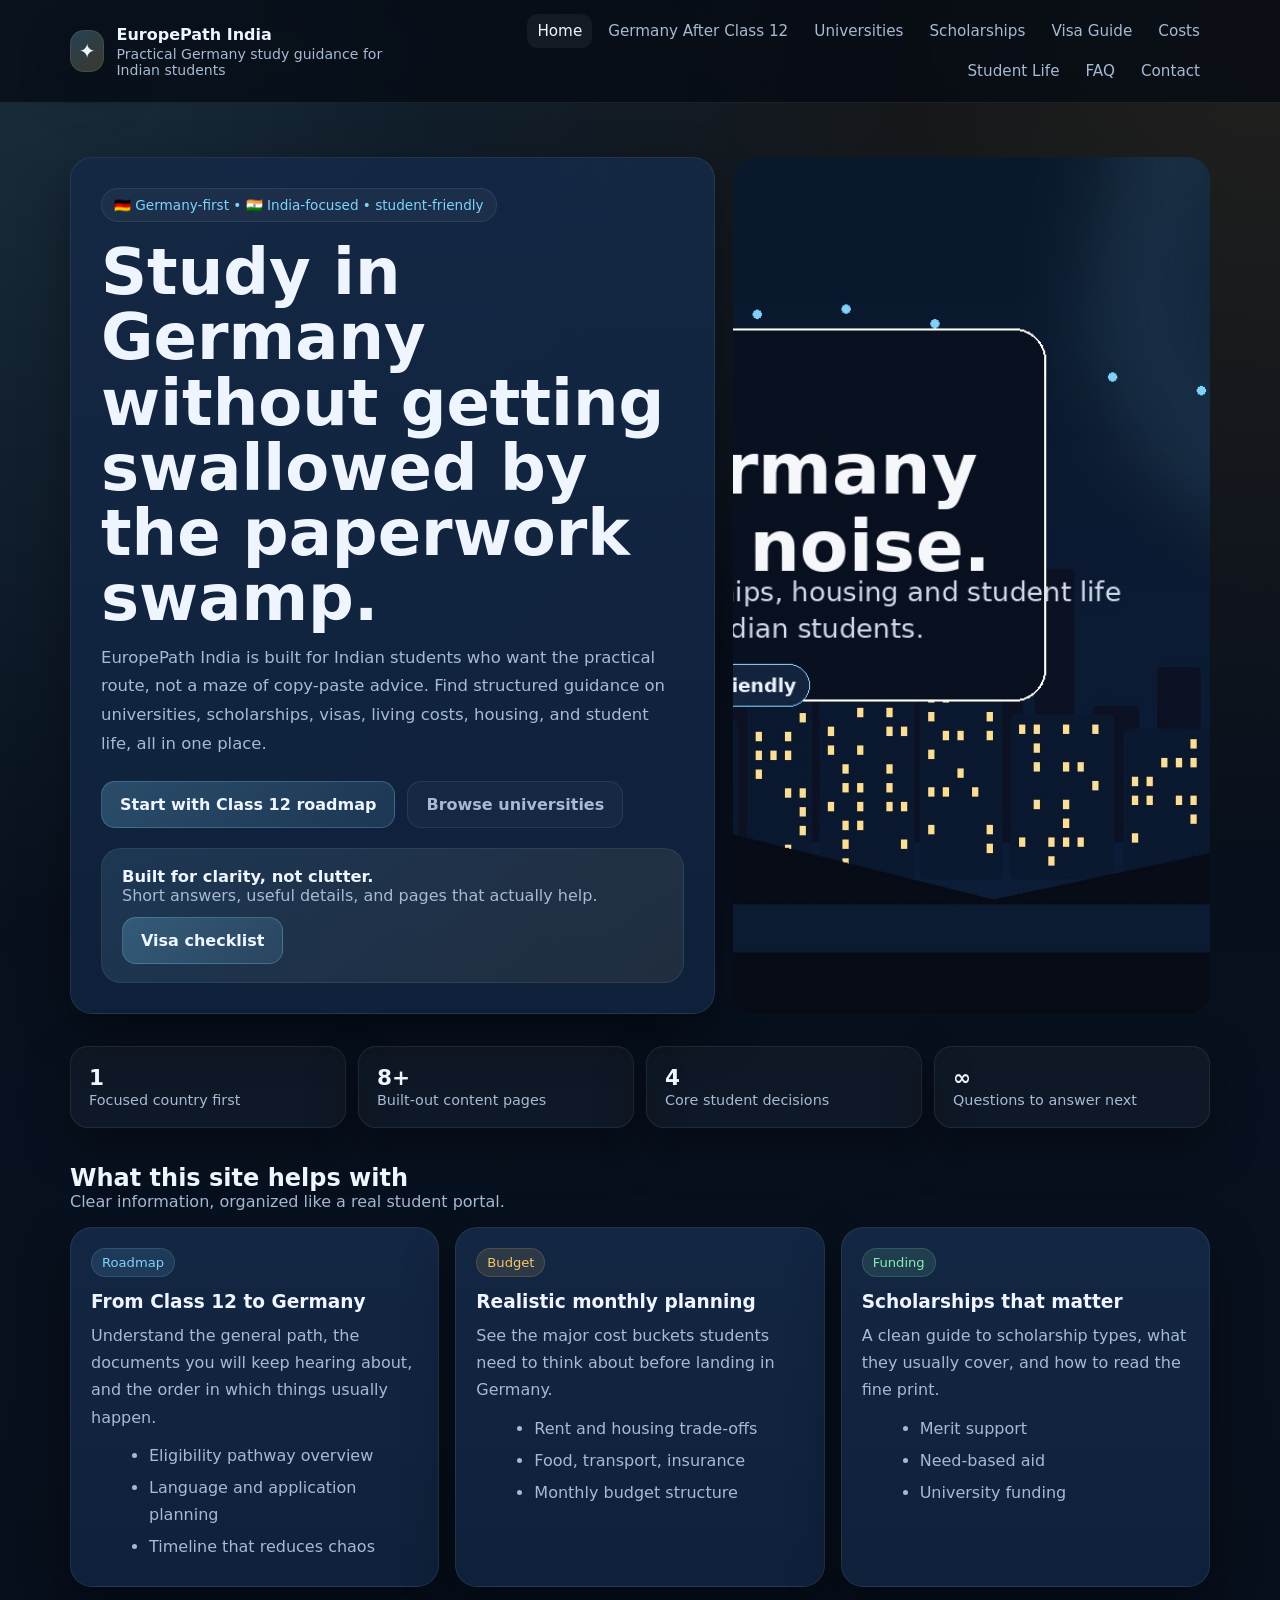
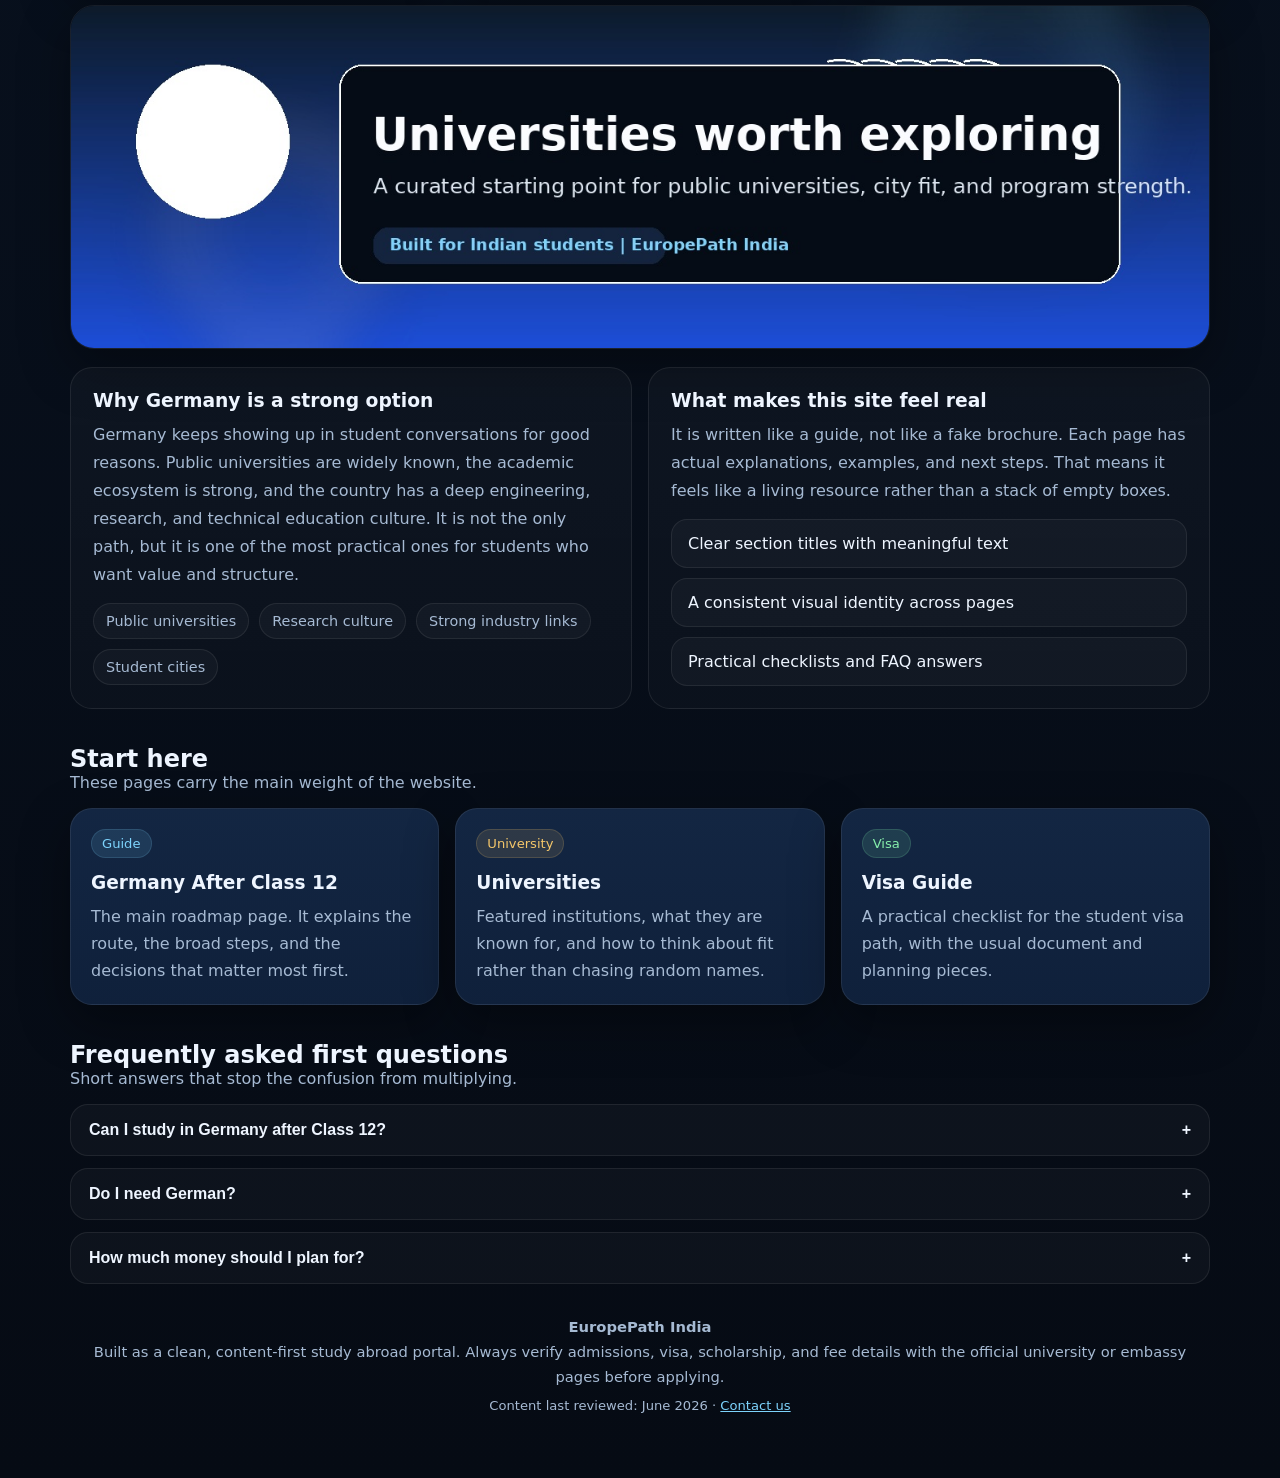
==== commit 40417eaa: "Update index.html" ====
--- a/index.html
+++ b/index.html
@@ -61,7 +61,7 @@
     </div>
 
     <div class="hero-image">
-      <img src="assets/hero.jpg" alt="Stylized Germany skyline with EuropePath India banner">
+      <img src="hero.jpg" alt="Stylized Germany skyline with EuropePath India banner">
     </div>
   </div>
 </section>
@@ -120,7 +120,7 @@
 </section>
 
 <section class="section-banner">
-  <img src="assets/universities.jpg" alt="Universities banner">
+  <img src="universities.jpg" alt="Universities banner">
 </section>
 
 <section class="section">
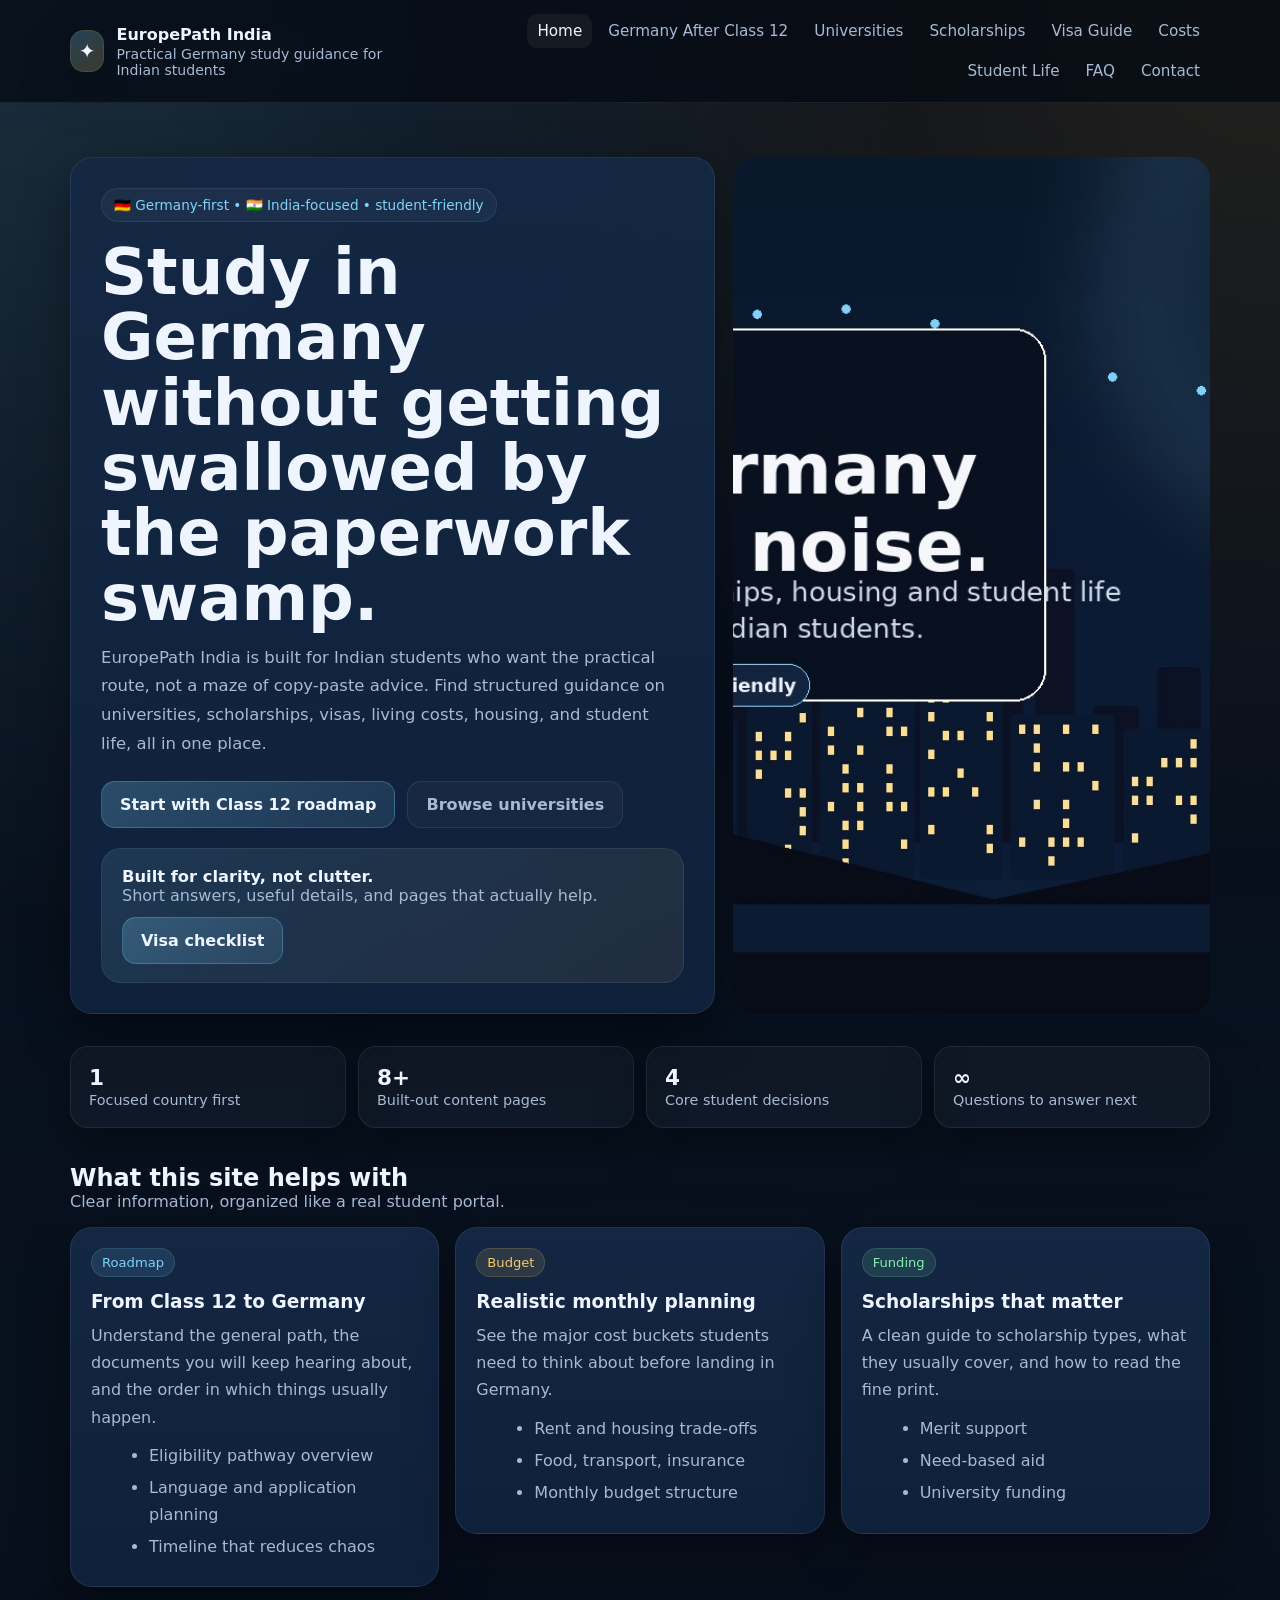
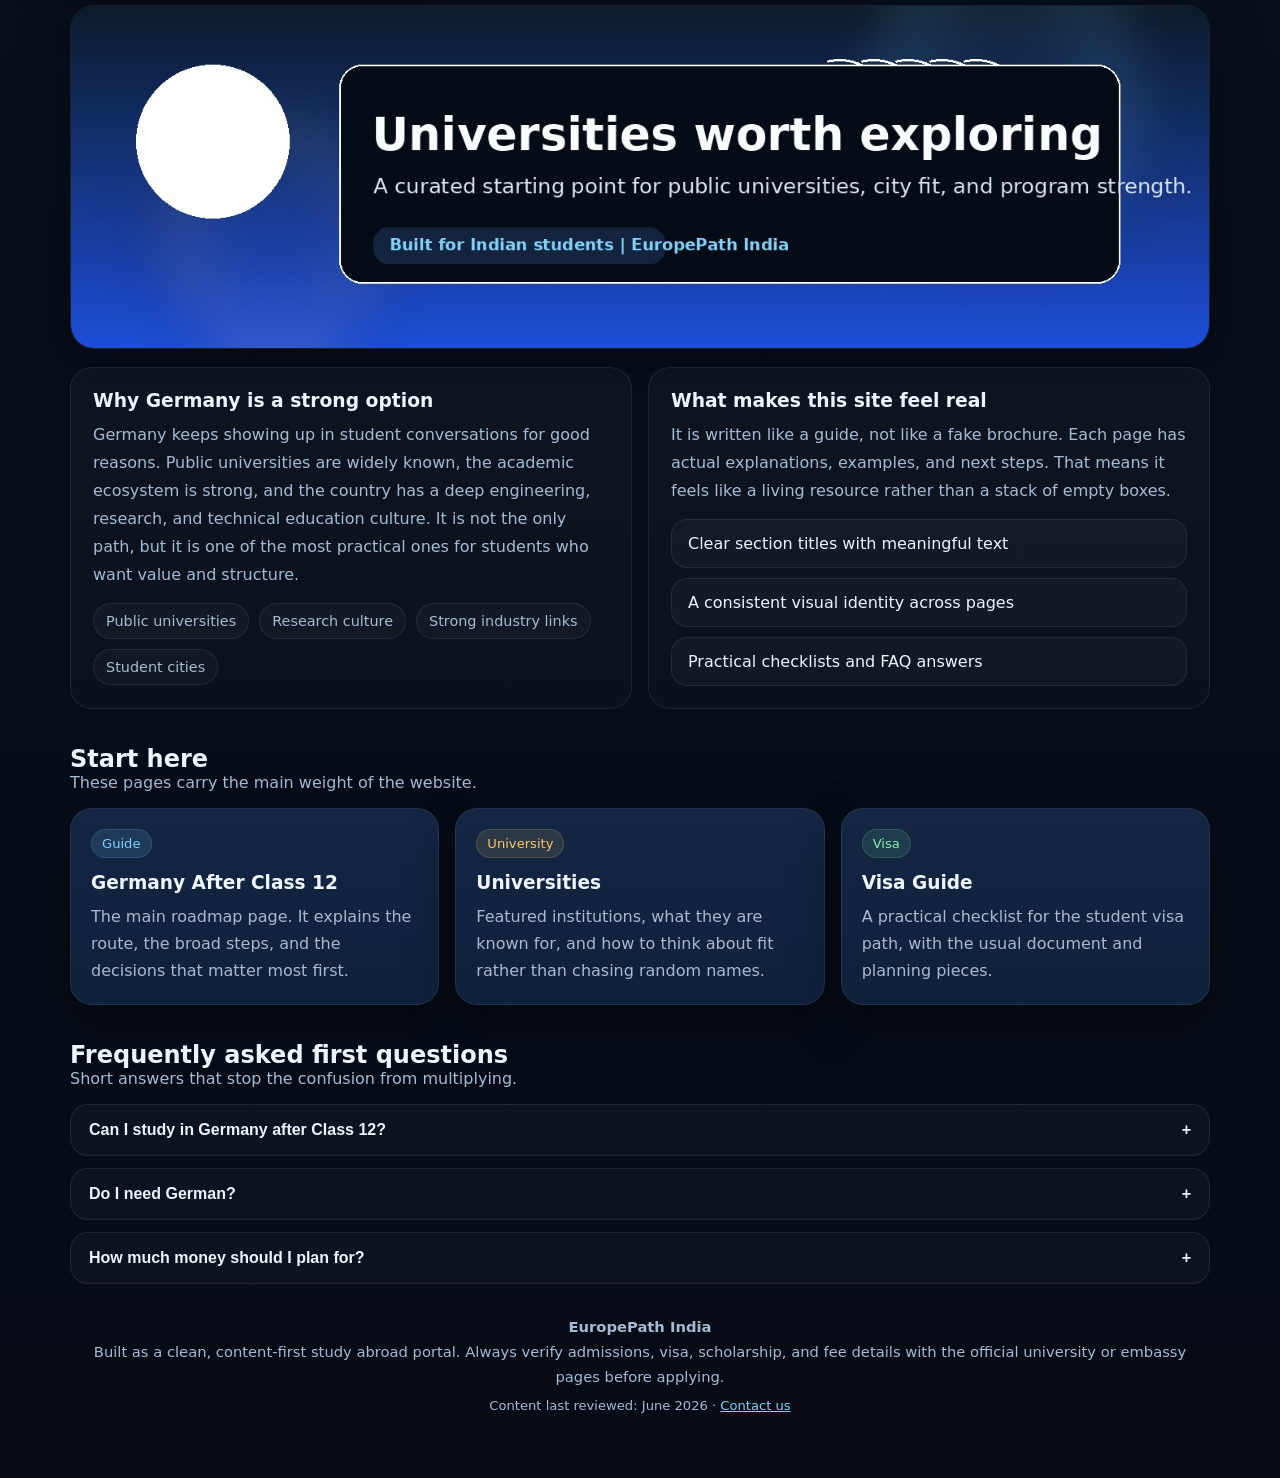
==== commit 311394a7: "Update index.html" ====
--- a/index.html
+++ b/index.html
@@ -80,6 +80,7 @@
     <div><h3>What this site helps with</h3><p>Clear information, organized like a real student portal.</p></div>
   </div>
   <div class="grid">
+    <a href="germany-after-class12.html">
     <article class="card tip" data-searchable="true" data-keywords="roadmap class 12 germany admissions">
       <div class="tag">Roadmap</div>
       <h4>From Class 12 to Germany</h4>
@@ -92,6 +93,8 @@
         <li>Timeline that reduces chaos</li>
       </ul>
     </article>
+    </a>
+    <a href="cost-of-living.html">
     <article class="card tip" data-searchable="true" data-keywords="cost living budget rent insurance food">
       <div class="tag gold">Budget</div>
       <h4>Realistic monthly planning</h4>
@@ -104,6 +107,8 @@
         <li>Monthly budget structure</li>
       </ul>
     </article>
+    </a>
+    <a href="scholarships.html">
     <article class="card tip" data-searchable="true" data-keywords="scholarship daad funding grants">
       <div class="tag green">Funding</div>
       <h4>Scholarships that matter</h4>
@@ -116,6 +121,7 @@
         <li>University funding</li>
       </ul>
     </article>
+    </a>
   </div>
 </section>
 
